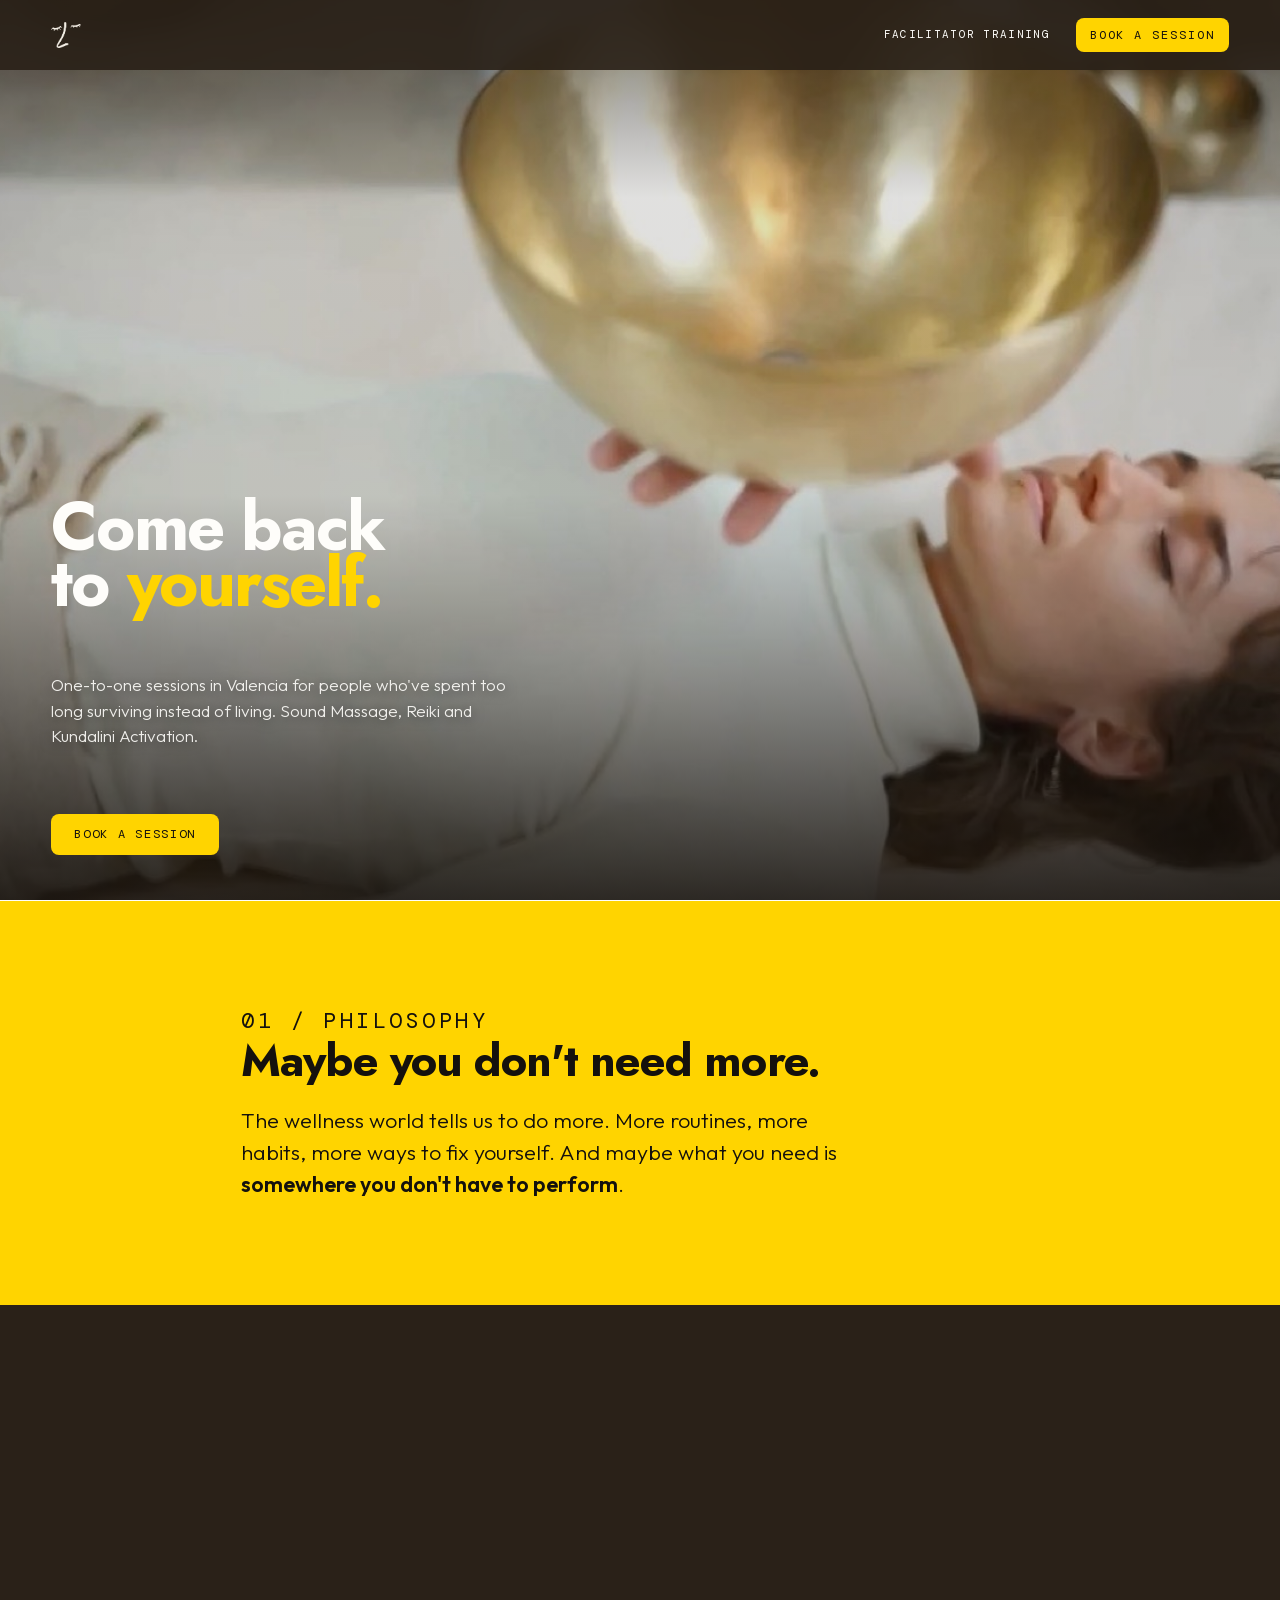
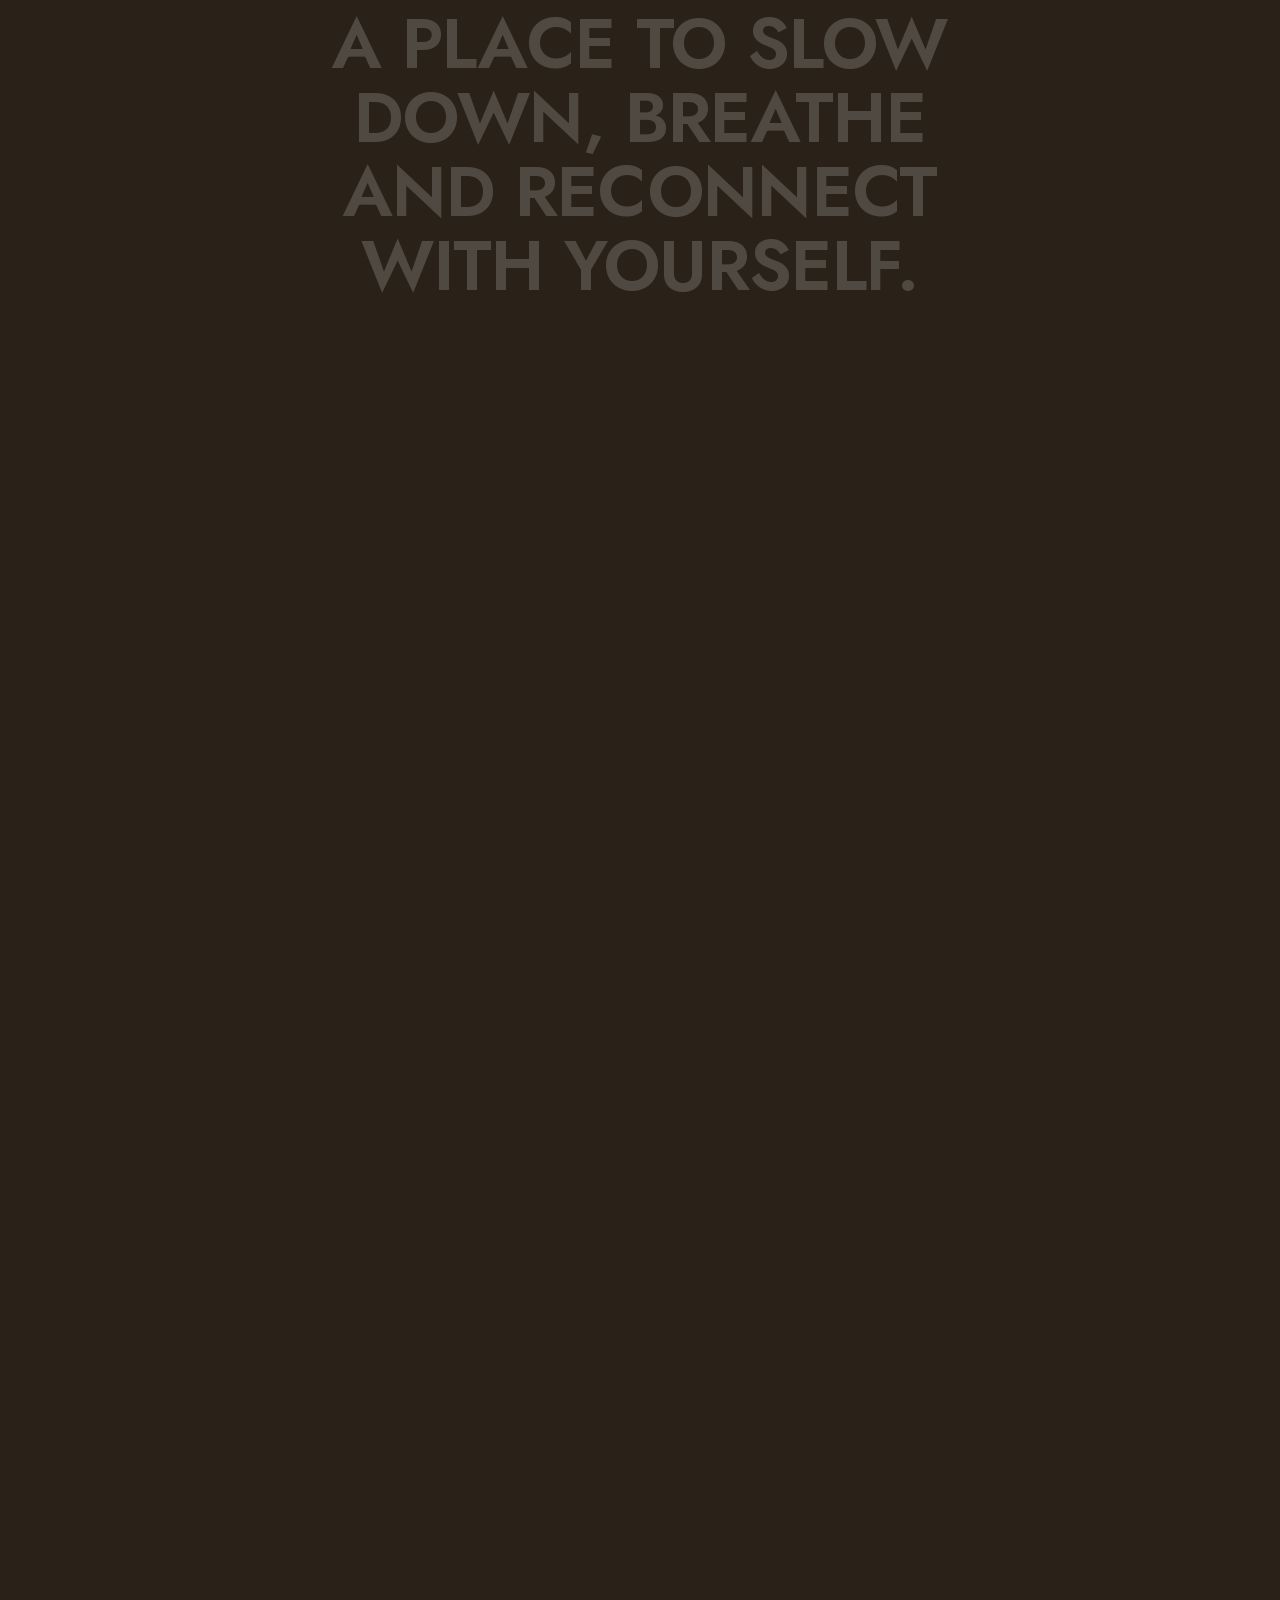
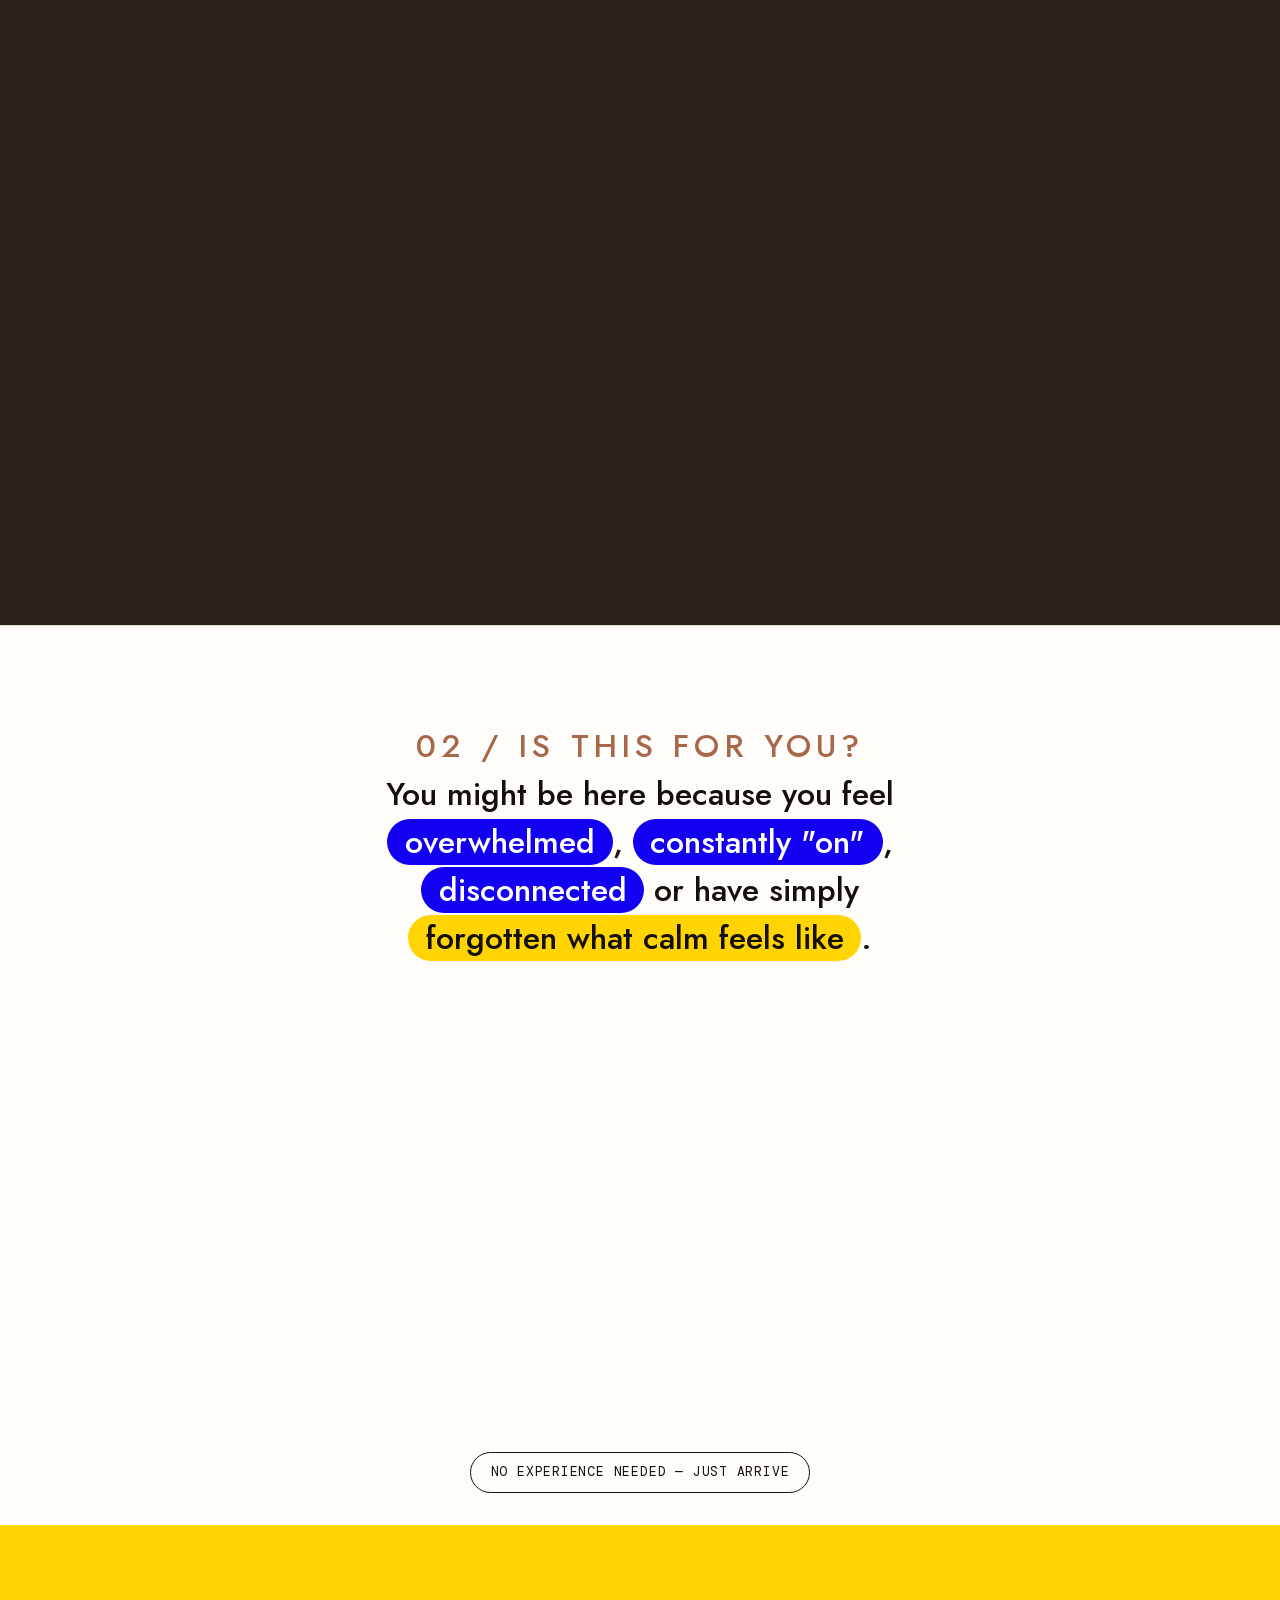
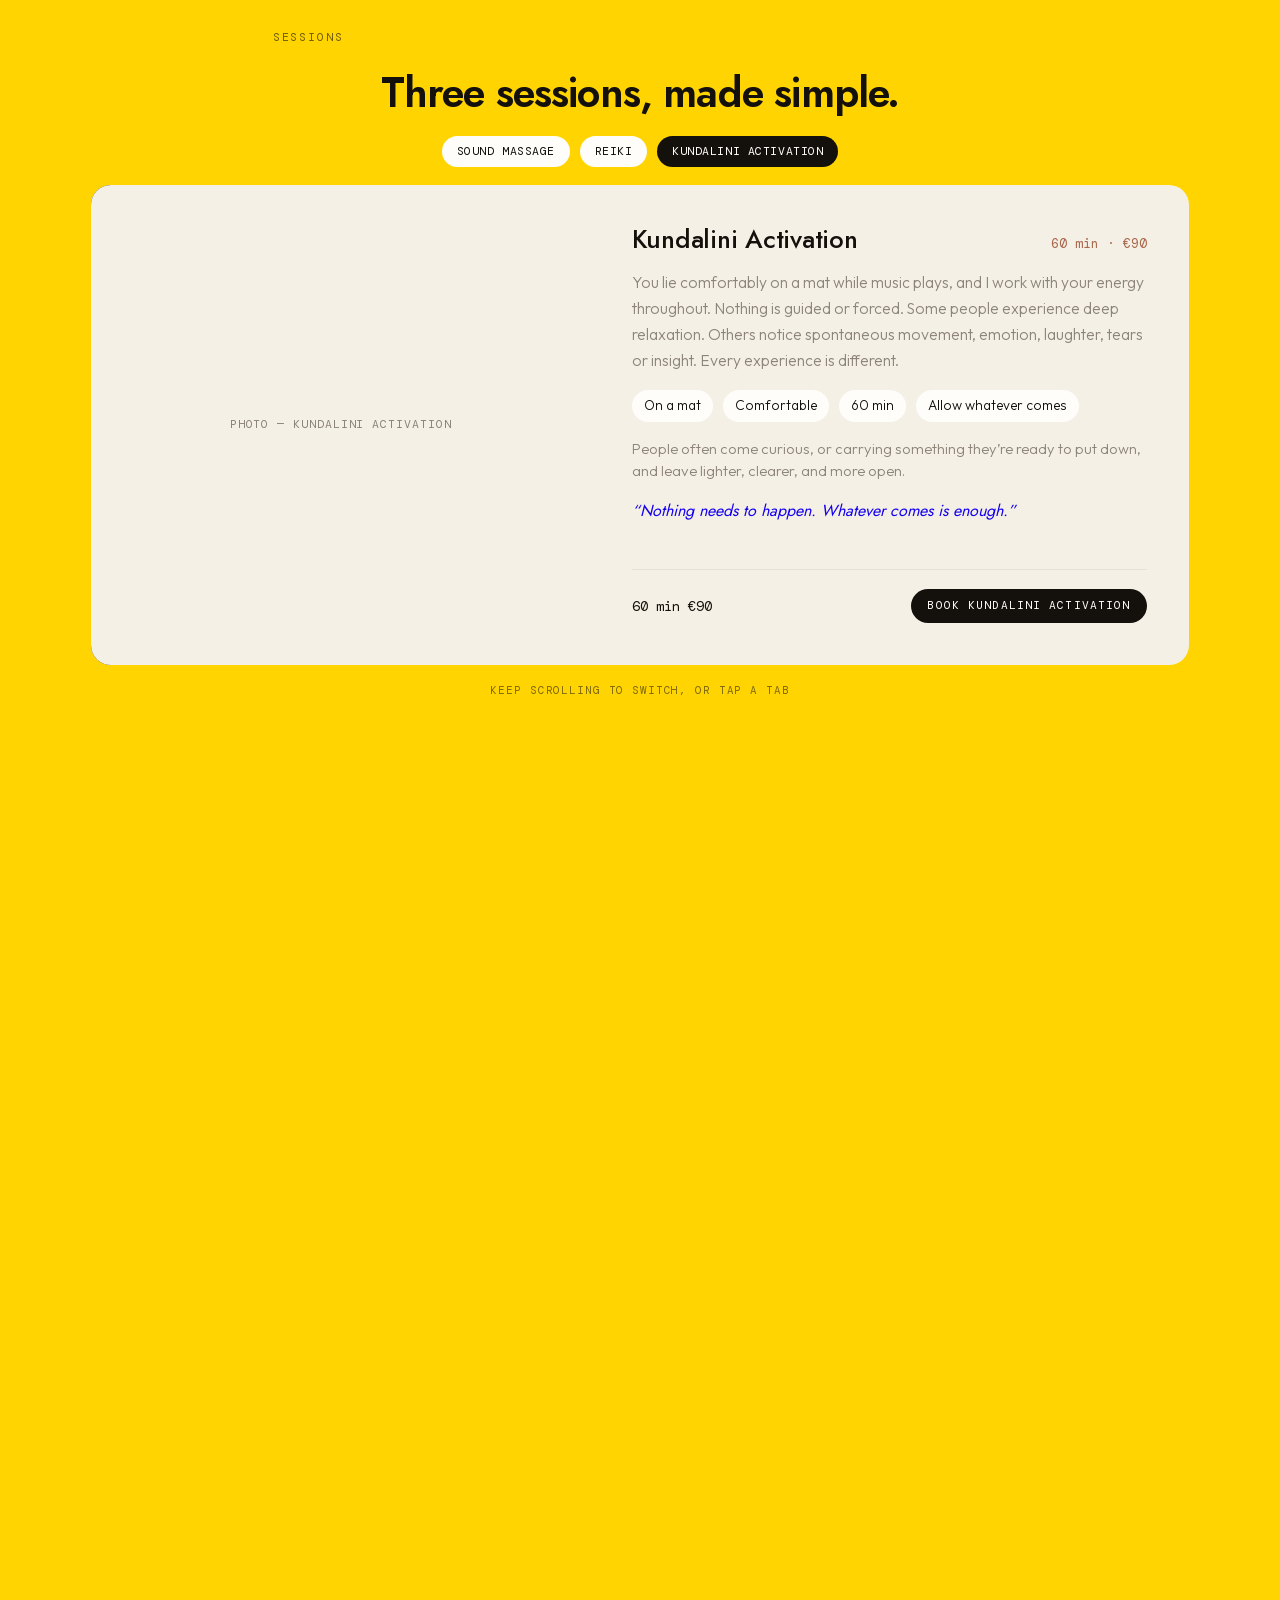
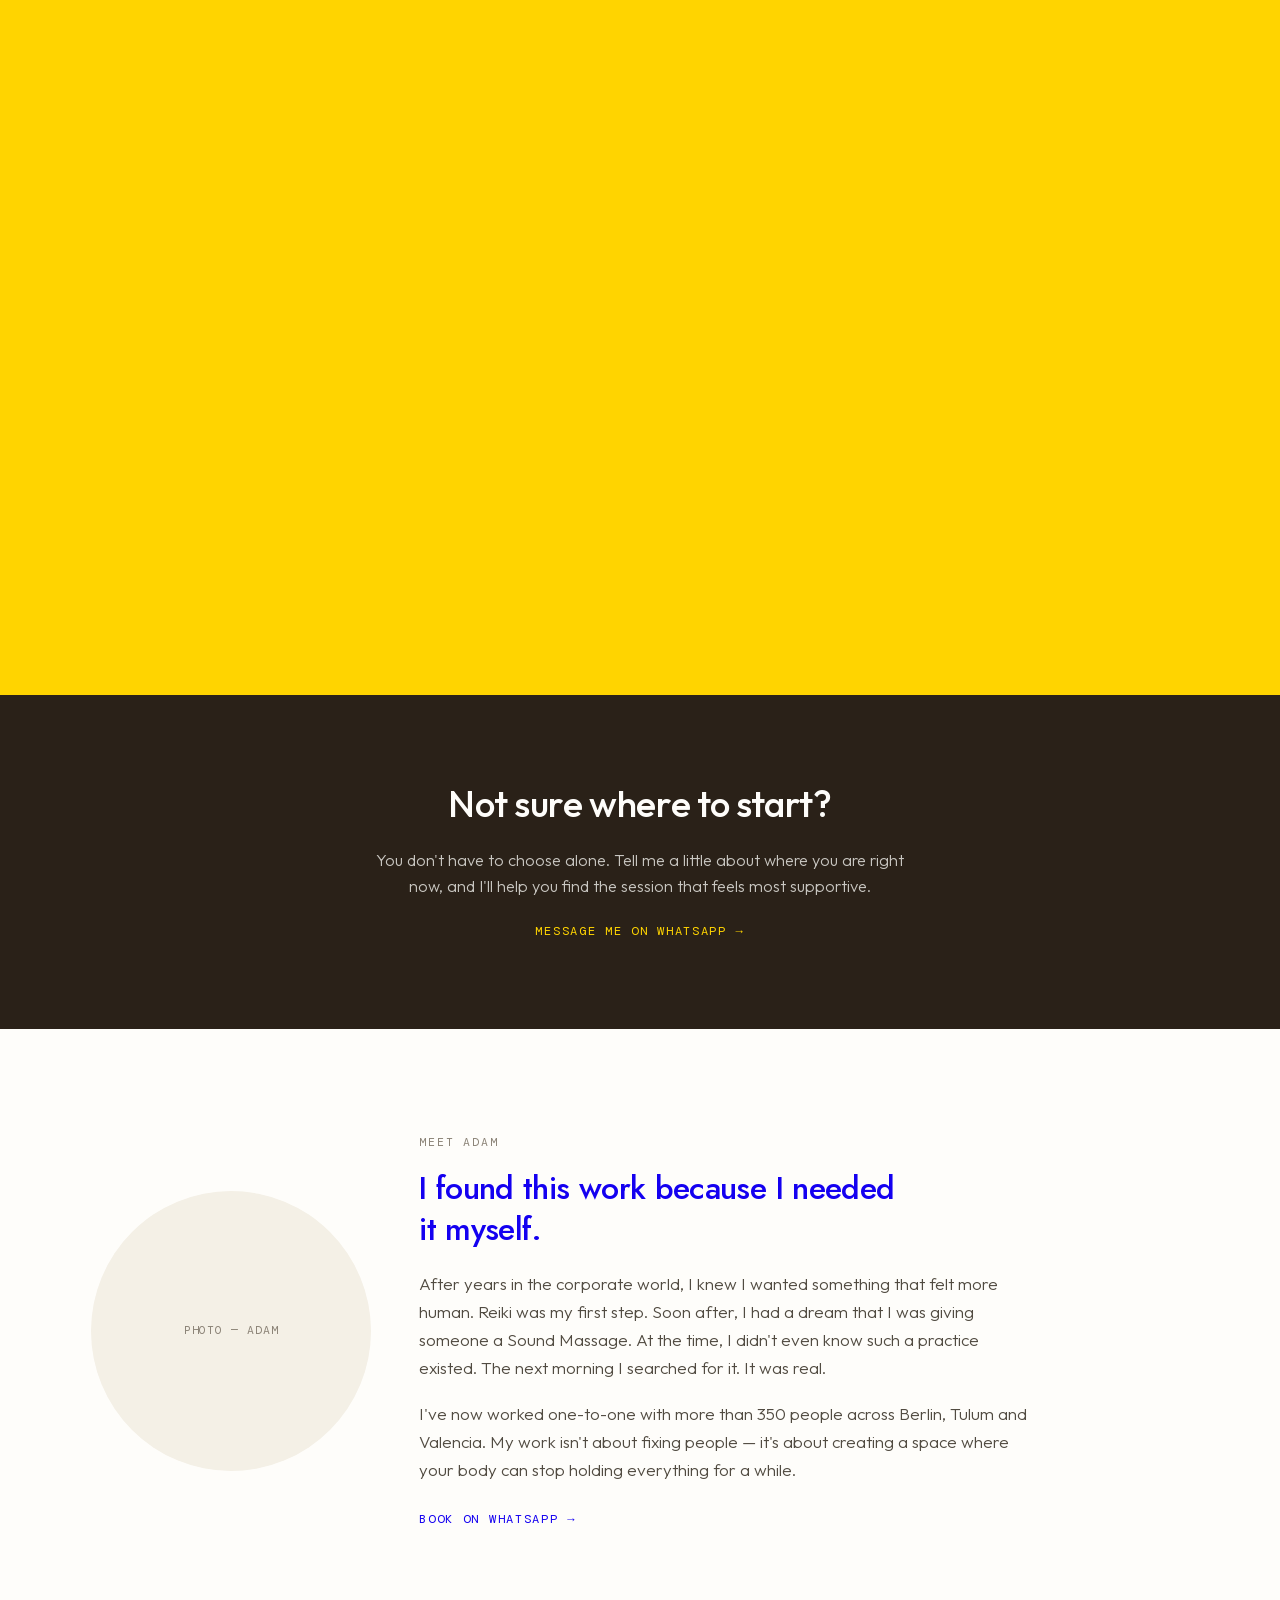
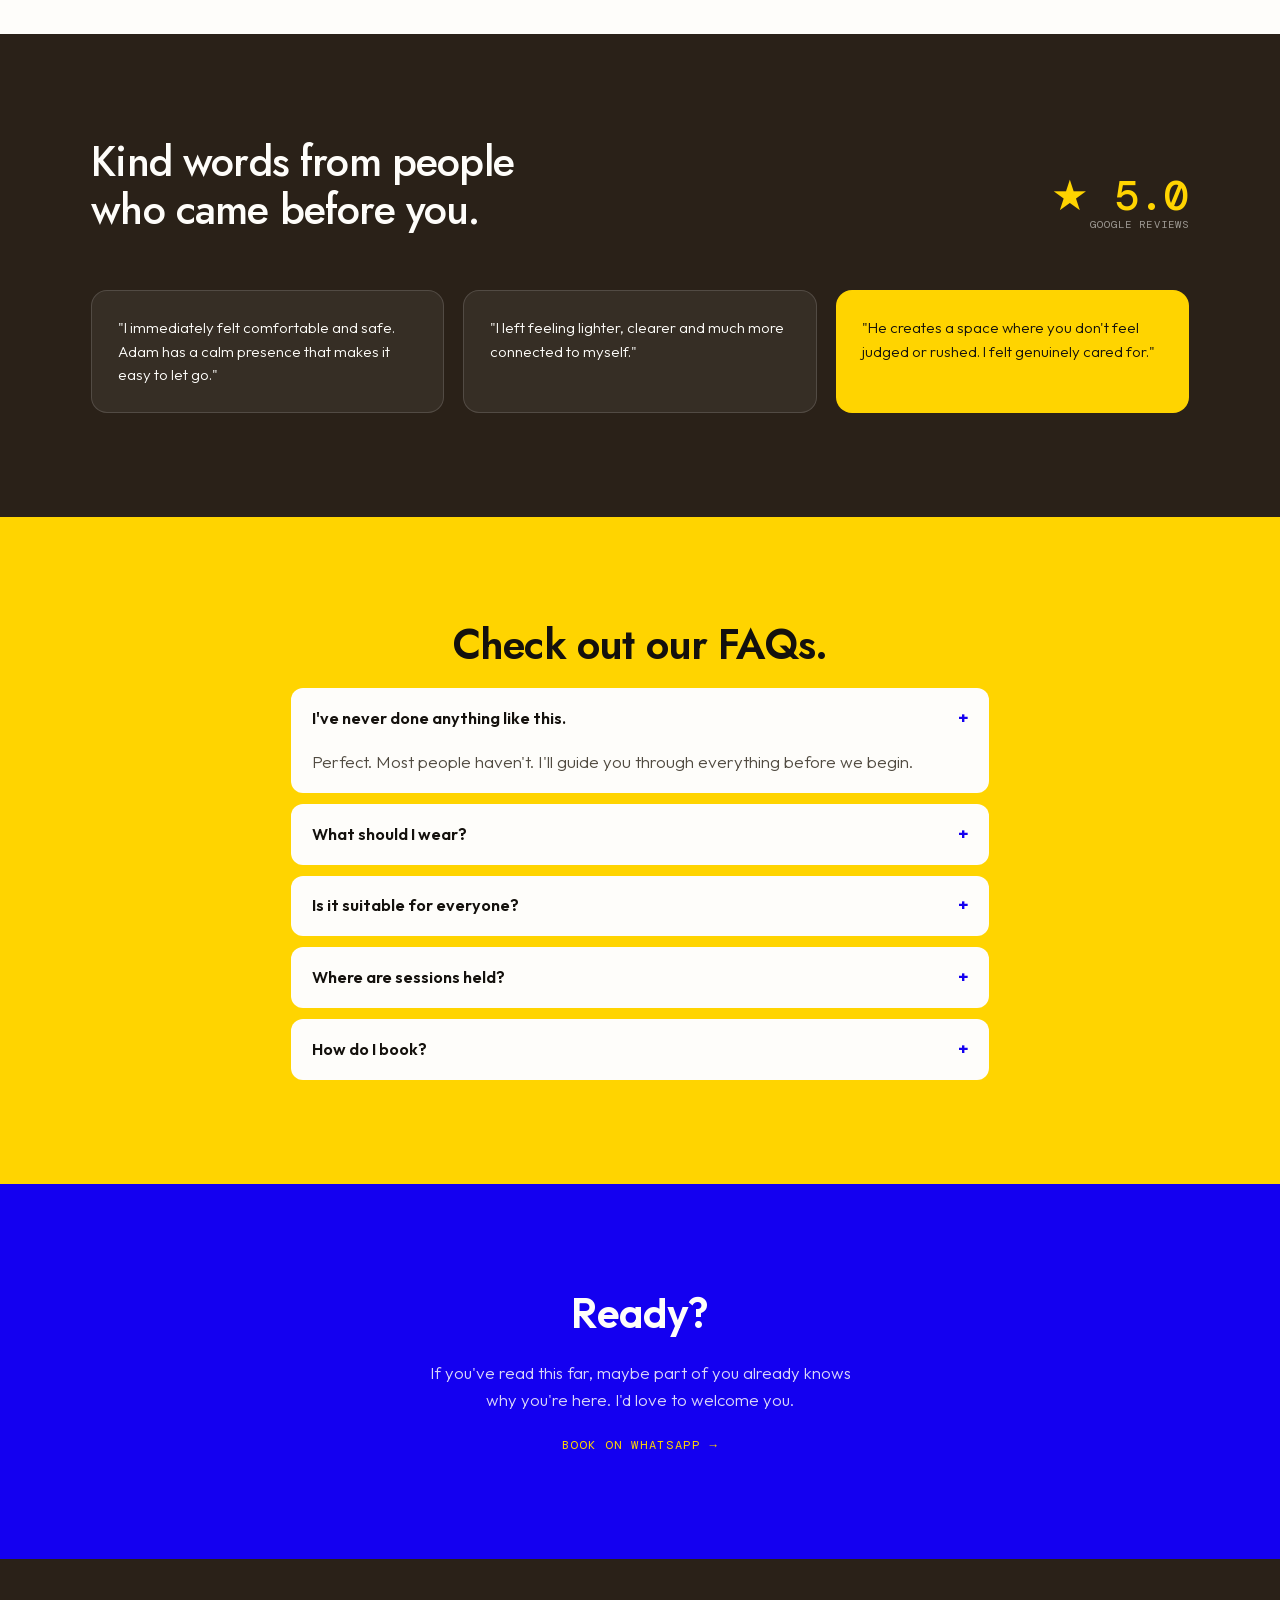
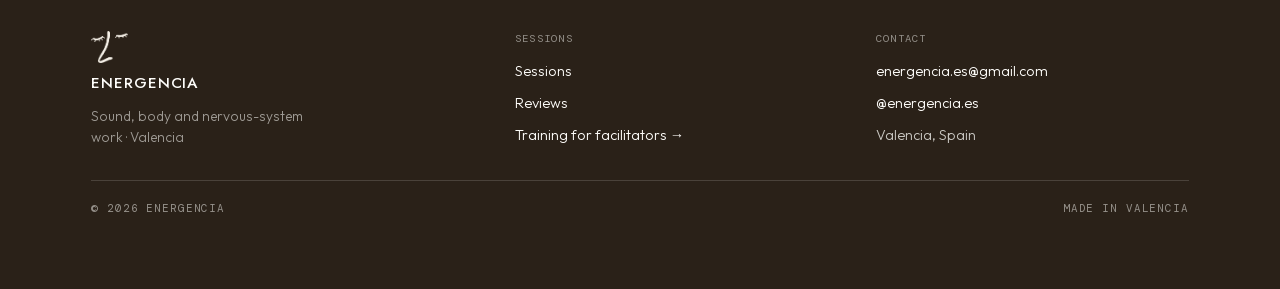
==== treatments/index.html @ 91442f10 "Add /treatments — a 1:1 sessions page for Sound Massage, Reiki & Kundalini Builds out the design han" ====
<!DOCTYPE html>
<html lang="en">
<head>
  <meta charset="utf-8">
  <meta name="viewport" content="width=device-width, initial-scale=1">
  <title>Sessions in Valencia — Sound Massage, Reiki &amp; Kundalini Activation | Energencia</title>
  <meta name="description" content="One-to-one sound and energy sessions in Valencia. Sound Massage, Reiki and Kundalini Activation with Adam.">
  <link rel="icon" href="../assets/favicon.png">

  <!-- Fonts: self-hosted (see assets/fonts/fonts.css). No third-party requests, no IP sent to Google. -->
  <link rel="stylesheet" href="../assets/fonts/fonts.css">

  <!-- Brand tokens (the backbone) -->
  <link rel="stylesheet" href="../tokens.css">

  <style>
    html { scroll-behavior: smooth; }
    @media (prefers-reduced-motion: reduce) { html { scroll-behavior: auto; } }
    ::selection { background: var(--yellow); color: var(--ink); }
    body { overflow-x: clip; }

    /* ---- Header (transparent-over-photo, matches the site's is-scrolled pattern) ---- */
    .site-header { position: fixed; top: 0; left: 0; right: 0; z-index: 50; background: transparent;
      transition: background-color .3s ease; }
    .site-header.is-scrolled { background: rgba(42,33,24,.9); backdrop-filter: blur(10px); }
    .header-bar { display: flex; align-items: center; justify-content: space-between; gap: 1rem;
      padding: clamp(0.9rem, 2vh, 1.4rem) clamp(1.25rem, 4vw, 3.5rem); color: var(--white); min-width: 0; }
    .tp-lockup { display: flex; align-items: center; gap: 0.6rem; text-decoration: none; color: var(--white); }
    .tp-lockup img { height: 26px; width: auto; }
    .wordmark-wrap { display: inline-block; overflow: hidden; max-width: 200px; transition: max-width .3s ease, opacity .3s ease;
      font-family: var(--font-display); font-weight: 500; text-transform: uppercase; letter-spacing: var(--track-wordmark); font-size: 0.95rem; }
    .site-header.is-scrolled .wordmark-wrap { max-width: 0; opacity: 0; }
    .nav { display: flex; align-items: center; gap: clamp(1rem, 3vw, 1.6rem); font-family: var(--font-mono);
      font-size: 0.68rem; letter-spacing: 0.12em; text-transform: uppercase; min-width: 0;
      max-width: 0; opacity: 0; overflow: hidden; pointer-events: none; transition: max-width .3s ease, opacity .3s ease; }
    .site-header.is-scrolled .nav { max-width: 600px; opacity: 1; pointer-events: auto; }
    .nav a { text-decoration: none; color: var(--white); white-space: nowrap; }
    .nav a:hover { opacity: 0.75; }
    .nav a.btn { background: var(--yellow); color: var(--ink); padding: 0.55em 1.1em; border-radius: 8px; }
    .nav a.btn:hover { opacity: .85; }
    @media (max-width: 640px) {
      .nav a:not(.btn) { display: none; }
    }

    /* ---- Hero ---- */
    .tp-hero { position: relative; background: var(--espresso); color: var(--white); height: 100svh;
      display: flex; overflow: hidden; }
    .tp-hero-photo { position: absolute; inset: 0; opacity: 0.94; }
    .tp-hero-photo img { width: 100%; height: 100%; object-fit: cover; display: block; }
    .tp-hero-scrim { position: absolute; inset: 0;
      background: linear-gradient(180deg, rgba(20,15,10,.55) 0%, rgba(20,15,10,.08) 22%, rgba(20,15,10,.1) 55%, rgba(20,15,10,.88) 100%); }
    .tp-hero h1 { position: absolute; left: clamp(1.25rem, 4vw, 3.5rem); right: clamp(1.25rem, 4vw, 3.5rem);
      bottom: clamp(13rem, 32vh, 18rem); z-index: 2; margin: 0; font-family: var(--font-display); font-weight: 700;
      font-size: clamp(2.4rem, 7.5vh, 7rem); line-height: 0.84; letter-spacing: -0.03em; }
    .tp-hero h1 .yellow { color: var(--yellow); }
    .tp-hero p { position: absolute; left: clamp(1.25rem, 4vw, 3.5rem); right: clamp(1.25rem, 4vw, 3.5rem);
      bottom: clamp(7.5rem, 17vh, 9.5rem); z-index: 2; margin: 0; max-width: 44ch; font-size: clamp(0.9rem, 1.4vw, 1.05rem);
      line-height: 1.5; color: rgba(254,253,250,.9); text-shadow: 0 2px 12px rgba(0,0,0,.5); }
    .tp-hero-cta { position: absolute; left: clamp(1.25rem, 4vw, 3.5rem); bottom: clamp(1.5rem, 5vh, 3rem); z-index: 2;
      display: inline-flex; align-items: center; padding: 0.9em 1.9em; border-radius: 8px; background: var(--yellow);
      color: var(--ink); font-family: var(--font-mono); font-size: 0.76rem; letter-spacing: 0.14em; text-transform: uppercase;
      text-decoration: none; transition: transform .12s ease; }
    .tp-hero-cta:hover { transform: translateY(-1px); }

    /* ---- Section shells ---- */
    .tp-section { padding-block: clamp(4rem, 9vw, 6.5rem); }
    .tp-wrap { max-width: 1200px; margin-inline: auto; padding-inline: clamp(1.25rem, 4vw, 3.5rem); }
    .tp-prose { max-width: 900px; margin-inline: auto; padding-inline: clamp(1.25rem, 4vw, 3.5rem); }
    .tp-eyebrow { font-family: var(--font-mono); font-size: 0.72rem; letter-spacing: 0.16em; text-transform: uppercase;
      margin: 0 0 1.4rem; }
    .tp-h2 { margin: 0 0 1.2rem; font-family: var(--font-display); font-weight: 600; letter-spacing: -0.02em;
      font-size: clamp(1.9rem, 4vw, 2.6rem); line-height: 1.15; }

    /* ---- Philosophy ---- */
    .tp-philosophy { background: var(--yellow); color: var(--ink); }
    .tp-philosophy h2 { font-weight: 700; font-size: clamp(2rem, 4.6vw, 2.8rem); line-height: 1.05; }
    .tp-philosophy p { margin: 0; font-size: clamp(1.1rem, 2vw, 1.35rem); line-height: 1.5; max-width: 44ch; }

    /* ---- Pinned scene: reuses the site's scene-quote (word-light) + photogrid (curtain) mechanics ---- */
    .tp-scene { position: relative; background: var(--espresso); color: var(--white); overflow: hidden; }
    .tp-scene .pinwrap-inner { align-items: center; justify-content: center; padding: 0 clamp(1.25rem, 4vw, 4rem); }
    .tp-scene p[data-scene-words] { position: relative; z-index: 1; margin: 0; font-family: var(--font-display);
      font-weight: 600; text-transform: uppercase; font-size: clamp(1.9rem, 6vw, 4.4rem); line-height: 1.05;
      letter-spacing: -0.01em; max-width: 18ch; text-align: center; text-wrap: balance; }
    .tp-scene-curtain { position: absolute; inset: 0; z-index: 5; background: var(--sand); transform: translateY(100%); }
    .tp-scene-curtain img { width: 100%; height: 100%; object-fit: cover; display: block; }

    /* ---- Is this for you ---- */
    .tp-fits { background: var(--white); border-top: var(--border); min-height: 100svh; display: flex; }
    .tp-fits .tp-prose { text-align: center; display: flex; flex-direction: column; justify-content: space-between;
      flex: 1; padding-block: clamp(3.5rem, 8vw, 6rem) 2rem; }
    .tp-fits .tp-eyebrow { color: var(--clay); }
    .tp-fits p { margin: 0 auto; max-width: 700px; font-family: var(--font-display); font-weight: 500;
      font-size: clamp(1.5rem, 2.8vw, 2rem); line-height: 1.5; }
    .tp-pill { border-radius: 999px; padding: 0 0.55em; box-decoration-break: clone; -webkit-box-decoration-break: clone; }
    .tp-pill--blue { background: var(--klein); color: var(--white); }
    .tp-pill--yellow { background: var(--yellow); color: var(--ink); white-space: nowrap; }
    .tp-fits-note { display: inline-flex; align-self: center; align-items: center; margin-top: 2rem; padding: 0.7em 1.5em;
      border-radius: 999px; background: var(--white); border: 1.5px solid var(--ink); color: var(--ink);
      font-family: var(--font-mono); font-size: 0.82rem; letter-spacing: 0.06em; text-transform: uppercase; }

    /* ---- Sessions switcher ---- */
    .tp-sessions { background: var(--yellow); color: var(--ink); }
    .tp-sessions .tp-eyebrow, .tp-sessions h2 { text-align: center; color: rgba(20,17,13,.6); }
    .tp-sessions h2 { color: var(--ink); }
    .tp-switcher { position: relative; }
    .tp-switcher-sticky { position: sticky; top: 90px; z-index: 1; display: flex; flex-direction: column;
      gap: 1.1rem; padding-bottom: 0.4rem; }
    .tp-tabs { display: flex; gap: 0.6rem; flex-wrap: wrap; justify-content: center; }
    .tp-tab { padding: 0.7em 1.3em; border-radius: 999px; border: none; cursor: pointer; font-family: var(--font-mono);
      font-size: 0.72rem; letter-spacing: 0.05em; text-transform: uppercase; background: var(--white); color: var(--ink);
      transition: background-color .2s ease, color .2s ease; }
    .tp-tab.is-active { background: var(--ink); color: var(--white); }
    .tp-card { background: var(--sand); border-radius: 20px; overflow: hidden; display: grid;
      grid-template-columns: 1fr 1.2fr; align-items: stretch; height: 480px; }
    .tp-card-photos { position: relative; background: var(--espresso); }
    .tp-card-photo { position: absolute; inset: 0; opacity: 0; pointer-events: none; transition: opacity .5s ease; }
    .tp-card-photo.is-active { opacity: 1; pointer-events: auto; }
    .tp-card-photo img { width: 100%; height: 100%; object-fit: cover; display: block; }
    .tp-card-content { padding: clamp(1.8rem, 4vw, 2.6rem); display: flex; flex-direction: column; gap: 1rem; overflow: hidden; }
    .tp-card-title-row { display: flex; justify-content: space-between; align-items: baseline; gap: 0.6rem; }
    .tp-card-title-row h3 { margin: 0; font-family: var(--font-display); font-weight: 500; font-size: 1.6rem; }
    .tp-duration { font-family: var(--font-mono); font-size: 0.8rem; color: var(--clay); white-space: nowrap; }
    .tp-card-desc { margin: 0; color: var(--grey); font-size: 0.98rem; line-height: 1.65;
      display: -webkit-box; -webkit-line-clamp: 4; -webkit-box-orient: vertical; overflow: hidden; }
    .tp-tags { display: flex; flex-wrap: wrap; gap: 0.6rem; }
    .tp-tag { background: var(--white); border-radius: 999px; padding: 0.4em 0.9em; font-size: 0.85rem; white-space: nowrap; }
    .tp-card-note { margin: 0; font-size: 0.92rem; color: var(--grey); }
    .tp-card-quote { margin: 0; font-family: var(--font-display); font-style: italic; font-size: 1rem; color: var(--klein); }
    .tp-card-footer { display: flex; flex-wrap: wrap; align-items: center; justify-content: space-between; gap: 1rem;
      margin-top: auto; padding-top: 1.2rem; border-top: var(--border); }
    .tp-price-rows { display: flex; gap: 1.4rem; flex-wrap: wrap; font-family: var(--font-mono); font-size: 0.85rem; }
    .tp-pill-cta { display: inline-flex; align-items: center; padding: 0.75em 1.5em; border-radius: 999px;
      background: var(--ink); color: var(--white); font-family: var(--font-mono); font-size: 0.7rem;
      letter-spacing: 0.1em; text-transform: uppercase; text-decoration: none; transition: opacity .12s ease; }
    .tp-pill-cta:hover { opacity: .85; }
    .tp-hint { font-family: var(--font-mono); font-size: 0.68rem; letter-spacing: 0.08em; text-transform: uppercase;
      color: rgba(20,17,13,.55); text-align: center; }
    .tp-sentinels { display: flex; flex-direction: column; }
    .tp-sentinels > div { height: 55svh; }
    @media (max-width: 767px) {
      .tp-switcher-sticky { position: static; }
      .tp-card { grid-template-columns: 1fr; height: auto; }
      .tp-card-photos { height: 200px; }
      .tp-card-photo { position: static; opacity: 1 !important; pointer-events: auto !important; display: none; }
      .tp-card-photo.is-active { display: block; }
      .tp-sentinels { display: none; }
      /* The 4-line clamp exists only to keep the desktop card's height fixed
         (load-bearing for the sentinel scroll math) — mobile has no fixed
         height to protect, so let the description show in full. */
      .tp-card-desc { -webkit-line-clamp: unset; overflow: visible; }
    }

    /* ---- Not sure where to start ---- */
    .tp-cta-mid { background: var(--espresso); color: var(--white); text-align: center; }
    .tp-cta-mid .tp-prose { display: flex; flex-direction: column; align-items: center; gap: 1.4rem;
      max-width: 700px; padding-block: clamp(3.5rem, 8vw, 5.5rem); }
    .tp-cta-mid h2 { margin: 0; font-weight: 500; letter-spacing: -0.01em; font-size: clamp(1.7rem, 3.6vw, 2.3rem); line-height: 1.15; }
    .tp-cta-mid p { margin: 0; max-width: 48ch; font-size: 1.02rem; line-height: 1.6; color: rgba(254,253,250,.75); }
    .tp-link-arrow { display: inline-flex; align-items: center; gap: 0.4em; color: var(--yellow); font-family: var(--font-mono);
      font-size: 0.76rem; letter-spacing: 0.14em; text-transform: uppercase; text-decoration: none; }
    .tp-link-arrow:hover { opacity: .8; }

    /* ---- Meet Adam ---- */
    .tp-about { background: var(--white); }
    .tp-about .tp-wrap { display: grid; grid-template-columns: min(30vw, 280px) 1fr; gap: clamp(2rem, 5vw, 3rem); align-items: center; }
    .tp-about-photo { border-radius: 999px; overflow: hidden; aspect-ratio: 1/1; background: var(--sand); }
    .tp-about-photo img { width: 100%; height: 100%; object-fit: cover; display: block; }
    .tp-about .tp-eyebrow { color: var(--grey); margin-bottom: 1rem; }
    .tp-about h2 { font-weight: 500; font-size: clamp(1.5rem, 3vw, 2rem); line-height: 1.3; color: var(--klein); max-width: 24ch; }
    .tp-about p { margin: 0 0 1.1rem; max-width: 56ch; color: var(--body-grey); line-height: 1.65; }
    .tp-about .tp-link-arrow { color: var(--klein); margin-top: 0.5rem; }
    @media (max-width: 640px) {
      .tp-about .tp-wrap { grid-template-columns: 1fr; text-align: left; }
      .tp-about-photo { width: min(160px, 40vw); }
    }

    /* ---- Kind words ---- */
    .tp-reviews { background: var(--espresso); color: var(--white); }
    .tp-reviews-head { display: flex; flex-wrap: wrap; justify-content: space-between; align-items: flex-end;
      gap: 1.5rem; margin-bottom: clamp(2.5rem, 6vw, 3.5rem); }
    .tp-reviews-head h2 { margin: 0; font-weight: 500; max-width: 18ch; }
    .tp-reviews-score { text-align: right; }
    .tp-reviews-score .v { font-family: var(--font-mono); font-weight: 500; font-size: clamp(2rem, 4vw, 2.6rem); line-height: 1; color: var(--yellow); }
    .tp-reviews-score .k { font-family: var(--font-mono); font-size: 0.66rem; letter-spacing: 0.1em; text-transform: uppercase; color: rgba(254,253,250,.55); }
    .tp-review-grid { display: grid; grid-template-columns: repeat(auto-fit, minmax(260px, 1fr)); gap: 1.2rem; }
    .tp-review-card { margin: 0; background: rgba(254,253,250,.06); border: 1px solid rgba(254,253,250,.14);
      border-radius: 16px; padding: 1.6rem; }
    .tp-review-card.is-yellow { background: var(--yellow); color: var(--ink); border-color: transparent; }
    .tp-review-card blockquote { margin: 0; font-size: 0.95rem; line-height: 1.55; }

    /* ---- FAQ ---- */
    .tp-faq { background: var(--yellow); color: var(--ink); }
    .tp-faq .tp-prose { max-width: 800px; }
    .tp-faq h2 { text-align: center; }
    .tp-faq-list { display: flex; flex-direction: column; gap: 0.7rem; }
    .tp-faq-list details { background: var(--white); border-radius: 12px; padding: 0 1.3rem; }
    .tp-faq-list summary { cursor: pointer; list-style: none; display: flex; justify-content: space-between;
      align-items: baseline; gap: 1rem; padding: 1.1rem 0; font-family: var(--font-body); font-weight: 600; font-size: 1.02rem; }
    .tp-faq-list summary::-webkit-details-marker { display: none; }
    .tp-faq-list summary .plus { font-family: var(--font-mono); color: var(--klein); flex-shrink: 0; }
    .tp-faq-list details[open] summary .plus { content: '\2212'; }
    .tp-faq-list p { margin: 0; padding: 0 0 1.1rem; color: var(--body-grey); }

    /* ---- Ready ---- */
    .tp-ready { background: var(--klein); color: var(--white); text-align: center; }
    .tp-ready .tp-prose { max-width: 700px; display: flex; flex-direction: column; align-items: center; gap: 1.4rem;
      padding-block: clamp(4rem, 9vw, 6.5rem); }
    .tp-ready h2 { margin: 0; font-weight: 600; letter-spacing: -0.01em; font-size: clamp(1.9rem, 4vw, 2.6rem); line-height: 1.2; }
    .tp-ready p { margin: 0; max-width: 40ch; font-size: 1.05rem; line-height: 1.6; color: rgba(254,253,250,.85); }

    /* ---- Footer ---- */
    .tp-footer { background: var(--espresso); color: var(--white); }
    .tp-footer .tp-wrap { padding-block: clamp(3rem, 7vw, 4.5rem); }
    .tp-footer-grid { display: grid; grid-template-columns: 1.2fr 1fr 1fr; gap: clamp(1.5rem, 4vw, 3rem); margin-bottom: 2rem; }
    @media (max-width: 640px) { .tp-footer-grid { grid-template-columns: 1fr; } }
    .tp-footer-col { display: flex; flex-direction: column; gap: 0.6rem; font-size: 0.9rem; }
    .tp-footer-col img { height: 32px; width: auto; align-self: flex-start; }
    .tp-footer-brand-name { font-family: var(--font-display); font-weight: 500; text-transform: uppercase; letter-spacing: 0.06em; font-size: 0.95rem; }
    .tp-footer-col p { margin: 0; color: rgba(254,253,250,.55); font-size: 0.86rem; max-width: 24ch; }
    .tp-footer-col a { color: var(--white); text-decoration: none; }
    .tp-footer-col a:hover { color: var(--yellow); }
    .tp-footer-label { font-family: var(--font-mono); font-size: 0.66rem; letter-spacing: 0.12em; text-transform: uppercase;
      color: rgba(254,253,250,.5); margin-bottom: 0.2rem; }
    .tp-footer-bottom { display: flex; flex-wrap: wrap; justify-content: space-between; gap: 0.6rem; padding-top: 1.2rem;
      border-top: 1px solid rgba(254,253,250,.15); font-family: var(--font-mono); font-size: 0.68rem;
      letter-spacing: 0.08em; text-transform: uppercase; color: rgba(254,253,250,.5); }

    /* ---- Placeholder photo treatment (client to supply real photos) ---- */
    .tp-placeholder { width: 100%; height: 100%; display: flex; align-items: center; justify-content: center;
      text-align: center; padding: 1rem; background: var(--sand); color: var(--grey); font-family: var(--font-mono);
      font-size: 0.72rem; letter-spacing: 0.08em; text-transform: uppercase; }
    .tp-scene-curtain .tp-placeholder { background: var(--sand); }

    /* Reuse the site's pin mechanics: .pinwrap / .pinwrap-inner (from tokens/main site pattern) */
    .pinwrap { position: relative; isolation: isolate; height: 280svh; }
    .pinwrap-inner { position: sticky; top: 0; height: 100svh; overflow: hidden; display: flex; flex-direction: column; }
  </style>
</head>
<body>

  <!-- Header -->
  <header class="site-header" data-header="true">
    <div class="header-bar">
      <a class="tp-lockup" href="#top" aria-label="Energencia home">
        <img src="../assets/logo-face-white.png" alt="Energencia">
        <span class="wordmark-wrap">Energencia</span>
      </a>
      <nav class="nav" data-headnav="true">
        <a href="../index.html">Facilitator Training</a>
        <a class="btn" href="https://wa.me/491794343167" target="_blank" rel="noopener">Book a session</a>
      </nav>
    </div>
  </header>

  <!-- Hero -->
  <section id="top" class="tp-hero">
    <div class="tp-hero-photo"><img src="../assets/photos/treatments-hero.jpg" alt="A sound massage session, Tibetan bowls placed on and around the body" loading="eager"></div>
    <div class="tp-hero-scrim"></div>
    <h1>Come back<br>to <span class="yellow">yourself.</span></h1>
    <p>One-to-one sessions in Valencia for people who've spent too long surviving instead of living. Sound Massage, Reiki and Kundalini Activation.</p>
    <a class="tp-hero-cta" href="https://wa.me/491794343167" target="_blank" rel="noopener">Book a session</a>
  </section>

  <div data-hero-end="true" style="height: 1px;" aria-hidden="true"></div>

  <!-- 01 Philosophy -->
  <section class="tp-section tp-philosophy">
    <div class="tp-prose">
      <p class="tp-eyebrow">01 / Philosophy</p>
      <h2 class="tp-h2">Maybe you don't need more.</h2>
      <p>The wellness world tells us to do more. More routines, more habits, more ways to fix yourself. And maybe what you need is <strong>somewhere you don't have to perform</strong>.</p>
    </div>
  </section>

  <!-- Pinned scene -->
  <div class="pinwrap tp-scene" data-pinwrap="true">
    <div class="pinwrap-inner">
      <p data-scene-words="true">A place to slow down, breathe and reconnect with yourself.</p>
      <div class="tp-scene-curtain" data-photogrid="true" data-curtain-start="0.65">
        <div class="tp-placeholder">Photo — the studio, wide shot</div>
      </div>
    </div>
  </div>

  <!-- 02 Is this for you -->
  <section class="tp-fits">
    <div class="tp-prose">
      <div>
        <p class="tp-eyebrow">02 / Is this for you?</p>
        <p>You might be here because you feel <span class="tp-pill tp-pill--blue">overwhelmed</span>, <span class="tp-pill tp-pill--blue" style="white-space:nowrap;">constantly "on"</span>, <span class="tp-pill tp-pill--blue">disconnected</span> or have simply <span class="tp-pill tp-pill--yellow">forgotten what calm feels like</span>.</p>
      </div>
      <span class="tp-fits-note">No experience needed — just arrive</span>
    </div>
  </section>

  <!-- Sessions switcher -->
  <section id="sessions" class="tp-section tp-sessions" data-sessions="true">
    <div class="tp-wrap">
      <p class="tp-eyebrow">Sessions</p>
      <h2 class="tp-h2">Three sessions, made simple.</h2>

      <div class="tp-switcher">
        <div class="tp-switcher-sticky">
          <div class="tp-tabs">
            <button class="tp-tab is-active" data-tab="0">Sound Massage</button>
            <button class="tp-tab" data-tab="1">Reiki</button>
            <button class="tp-tab" data-tab="2">Kundalini Activation</button>
          </div>
          <div class="tp-card">
            <div class="tp-card-photos">
              <div class="tp-card-photo is-active" data-photo="0">
                <img src="../assets/photos/treatments-hero.jpg" alt="Sound Massage session" loading="lazy">
              </div>
              <div class="tp-card-photo" data-photo="1">
                <div class="tp-placeholder">Photo — Reiki</div>
              </div>
              <div class="tp-card-photo" data-photo="2">
                <div class="tp-placeholder">Photo — Kundalini Activation</div>
              </div>
            </div>
            <div class="tp-card-content">
              <div class="tp-card-title-row">
                <h3 data-field="name">Sound Massage</h3>
                <span class="tp-duration" data-field="durationLabel">60/90 min · €60–85</span>
              </div>
              <p class="tp-card-desc" data-field="description">You lie down, fully clothed, face down and then face up, while therapeutic singing bowls are placed on and around your body and played. The massage is the vibration itself, moving through you and carried by the water in your body, softening the nervous system and letting everything settle.</p>
              <div class="tp-tags" data-field="tags">
                <span class="tp-tag">Lie down</span><span class="tp-tag">Fully clothed</span><span class="tp-tag">60 or 90 min</span><span class="tp-tag">Nothing to do</span>
              </div>
              <p class="tp-card-note" data-field="note">People often come burned out, overwhelmed or unable to switch off, and leave grounded, clearer, and sleeping better.</p>
              <p class="tp-card-quote" data-field="quote">"You don&rsquo;t have to become calmer. Your body already knows how."</p>
              <div class="tp-card-footer">
                <div class="tp-price-rows" data-field="priceRows">
                  <span>60 min €60</span><span>90 min €85</span><span>3 sessions €165</span>
                </div>
                <a class="tp-pill-cta" data-field="cta" href="https://wa.me/491794343167" target="_blank" rel="noopener">Book Sound Massage</a>
              </div>
            </div>
          </div>
          <div class="tp-hint">Keep scrolling to switch, or tap a tab</div>
        </div>

        <div class="tp-sentinels">
          <div data-sentinel="0"></div>
          <div data-sentinel="1"></div>
          <div data-sentinel="2"></div>
        </div>
      </div>
    </div>
  </section>

  <!-- Not sure where to start -->
  <section class="tp-cta-mid">
    <div class="tp-prose">
      <h2>Not sure where to start?</h2>
      <p>You don't have to choose alone. Tell me a little about where you are right now, and I'll help you find the session that feels most supportive.</p>
      <a class="tp-link-arrow" href="https://wa.me/491794343167" target="_blank" rel="noopener">Message me on WhatsApp →</a>
    </div>
  </section>

  <!-- Meet Adam -->
  <section id="about" class="tp-section tp-about">
    <div class="tp-wrap">
      <div class="tp-about-photo"><div class="tp-placeholder">Photo — Adam</div></div>
      <div>
        <p class="tp-eyebrow">Meet Adam</p>
        <h2 class="tp-h2">I found this work because I needed it myself.</h2>
        <p>After years in the corporate world, I knew I wanted something that felt more human. Reiki was my first step. Soon after, I had a dream that I was giving someone a Sound Massage. At the time, I didn't even know such a practice existed. The next morning I searched for it. It was real.</p>
        <p>I've now worked one-to-one with more than 350 people across Berlin, Tulum and Valencia. My work isn't about fixing people — it's about creating a space where your body can stop holding everything for a while.</p>
        <a class="tp-link-arrow" href="https://wa.me/491794343167" target="_blank" rel="noopener">Book on WhatsApp →</a>
      </div>
    </div>
  </section>

  <!-- Kind words -->
  <section id="reviews" class="tp-section tp-reviews">
    <div class="tp-wrap">
      <div class="tp-reviews-head">
        <h2 class="tp-h2">Kind words from people who came before you.</h2>
        <div class="tp-reviews-score">
          <div class="v">★ 5.0</div>
          <div class="k">Google Reviews</div>
        </div>
      </div>
      <div class="tp-review-grid">
        <figure class="tp-review-card"><blockquote>"I immediately felt comfortable and safe. Adam has a calm presence that makes it easy to let go."</blockquote></figure>
        <figure class="tp-review-card"><blockquote>"I left feeling lighter, clearer and much more connected to myself."</blockquote></figure>
        <figure class="tp-review-card is-yellow"><blockquote>"He creates a space where you don't feel judged or rushed. I felt genuinely cared for."</blockquote></figure>
      </div>
    </div>
  </section>

  <!-- FAQ -->
  <section class="tp-section tp-faq">
    <div class="tp-prose">
      <h2 class="tp-h2">Check out our FAQs.</h2>
      <div class="tp-faq-list">
        <details open>
          <summary>I've never done anything like this.<span class="plus">+</span></summary>
          <p>Perfect. Most people haven't. I'll guide you through everything before we begin.</p>
        </details>
        <details>
          <summary>What should I wear?<span class="plus">+</span></summary>
          <p>For Sound Massage, wear comfortable natural fabrics without metal (zips, belts or jewellery). For every session, avoid a heavy meal for around two hours beforehand, and drink plenty of water.</p>
        </details>
        <details>
          <summary>Is it suitable for everyone?<span class="plus">+</span></summary>
          <p>Please let me know before booking if you have a pacemaker, epilepsy, certain heart conditions, are in the first trimester of pregnancy, or experience psychosis or schizophrenia. None of this is medical treatment, and it doesn't replace it.</p>
        </details>
        <details>
          <summary>Where are sessions held?<span class="plus">+</span></summary>
          <p>In my studio in Valencia. I'll send you the address after booking.</p>
        </details>
        <details>
          <summary>How do I book?<span class="plus">+</span></summary>
          <p>Just send me a message on WhatsApp, and we'll find a time that works for both of us.</p>
        </details>
      </div>
    </div>
  </section>

  <!-- Ready -->
  <section class="tp-ready">
    <div class="tp-prose">
      <h2>Ready?</h2>
      <p>If you've read this far, maybe part of you already knows why you're here. I'd love to welcome you.</p>
      <a class="tp-link-arrow" href="https://wa.me/491794343167" target="_blank" rel="noopener">Book on WhatsApp →</a>
    </div>
  </section>

  <!-- Footer -->
  <footer class="tp-footer">
    <div class="tp-wrap">
      <div class="tp-footer-grid">
        <div class="tp-footer-col">
          <img src="../assets/logo-face-white.png" alt="">
          <div class="tp-footer-brand-name">Energencia</div>
          <p>Sound, body and nervous-system work · Valencia</p>
        </div>
        <div class="tp-footer-col">
          <span class="tp-footer-label">Sessions</span>
          <a href="#sessions">Sessions</a>
          <a href="#reviews">Reviews</a>
          <a href="../index.html">Training for facilitators →</a>
        </div>
        <div class="tp-footer-col">
          <span class="tp-footer-label">Contact</span>
          <a href="mailto:energencia.es@gmail.com">energencia.es@gmail.com</a>
          <a href="https://instagram.com/energencia.es">@energencia.es</a>
          <span style="color: rgba(254,253,250,.75);">Valencia, Spain</span>
        </div>
      </div>
      <div class="tp-footer-bottom">
        <span>© 2026 Energencia</span>
        <span>Made in Valencia</span>
      </div>
    </div>
  </footer>

  <script src="../assets/interactions.js"></script>
</body>
</html>
---- assets/fonts/fonts.css ----
/* Self-hosted fonts. Loaded from this site only — no request to Google's servers,
   so no visitor IP address is sent to a third party before consent (GDPR Art. 6). */

@font-face {
  font-family: 'Jost';
  font-style: normal;
  font-weight: 400 700;
  font-display: swap;
  src: url('jost-variable.woff2') format('woff2');
  unicode-range: U+0000-00FF, U+0131, U+0152-0153, U+02BB-02BC, U+02C6, U+02DA, U+02DC, U+0304, U+0308, U+0329, U+2000-206F, U+20AC, U+2122, U+2191, U+2193, U+2212, U+2215, U+FEFF, U+FFFD;
}

@font-face {
  font-family: 'Outfit';
  font-style: normal;
  font-weight: 300 600;
  font-display: swap;
  src: url('outfit-variable.woff2') format('woff2');
  unicode-range: U+0000-00FF, U+0131, U+0152-0153, U+02BB-02BC, U+02C6, U+02DA, U+02DC, U+0304, U+0308, U+0329, U+2000-206F, U+20AC, U+2122, U+2191, U+2193, U+2212, U+2215, U+FEFF, U+FFFD;
}

@font-face {
  font-family: 'DM Mono';
  font-style: normal;
  font-weight: 400;
  font-display: swap;
  src: url('dm-mono-400.woff2') format('woff2');
  unicode-range: U+0000-00FF, U+0131, U+0152-0153, U+02BB-02BC, U+02C6, U+02DA, U+02DC, U+0304, U+0308, U+0329, U+2000-206F, U+20AC, U+2122, U+2191, U+2193, U+2212, U+2215, U+FEFF, U+FFFD;
}

@font-face {
  font-family: 'DM Mono';
  font-style: normal;
  font-weight: 500;
  font-display: swap;
  src: url('dm-mono-500.woff2') format('woff2');
  unicode-range: U+0000-00FF, U+0131, U+0152-0153, U+02BB-02BC, U+02C6, U+02DA, U+02DC, U+0304, U+0308, U+0329, U+2000-206F, U+20AC, U+2122, U+2191, U+2193, U+2212, U+2215, U+FEFF, U+FFFD;
}
---- tokens.css ----
/* ==========================================================================
   ENERGENCIA — DESIGN TOKENS
   The brand book, made machine-readable. Every page reads from this file.
   Change a value here and the whole site updates.
   ========================================================================== */

/* Fonts (free, from Google Fonts). Loaded in each HTML <head>:
   <link rel="preconnect" href="https://fonts.googleapis.com">
   <link rel="preconnect" href="https://fonts.gstatic.com" crossorigin>
   <link href="https://fonts.googleapis.com/css2?family=Jost:wght@400;500;600&family=Outfit:wght@300;400;500;600&family=DM+Mono:wght@400;500&display=swap" rel="stylesheet">
*/

:root {
  /* ---- Colour ---- */
  --white:  #FEFDFA;  /* Ground. Dominant, ~60% of every screen. */
  --ink:    #14110D;  /* Text and the mark. */
  --yellow: #FFD400;  /* Signal. The brand hit. Never for long text. */
  --klein:  #1400F0;  /* Anchor. Sits opposite yellow. Buttons, fields. */
  --pink:   #FB3F9C;  /* Spark. Sparing, one accent per screen. */
  --grey:   #8C8478;  /* Muted UI text, captions. */
  --line:   #E7E1D3;  /* Hairlines, borders. */

  /* Extended set — introduced for the Treatments (1:1 sessions) page,
     available site-wide since they're part of the same palette. */
  --espresso:   #2A2118;  /* Dark section backgrounds, dark-on-dark footers. */
  --clay:       #A8674B;  /* Small mono labels, durations, warm accents. */
  --sand:       #F4F0E6;  /* Card backgrounds (was already used inline as #F4F0E6). */
  --body-grey:  #514B41;  /* Long-form paragraph text on --sand or --white. */

  /* ---- Type families ---- */
  --font-display: 'Jost', sans-serif;      /* Wordmark + headlines. CAPS only for the wordmark. */
  --font-body:    'Outfit', sans-serif;    /* Headings, body, UI. */
  --font-mono:    'DM Mono', monospace;    /* Labels, prices, nav meta, captions. */

  /* ---- Type scale (mobile-first; fluid where useful) ---- */
  --fs-hero:  clamp(2.6rem, 8vw, 5rem);    /* Hero headline (Outfit 600) */
  --fs-h1:    clamp(2rem, 5vw, 3.25rem);
  --fs-h2:    clamp(1.5rem, 3.5vw, 2.25rem);
  --fs-h3:    1.375rem;
  --fs-body:  1.0625rem;                   /* ~17px, Outfit 300/400 */
  --fs-small: 0.9375rem;
  --fs-label: 0.75rem;                     /* DM Mono, letter-spaced, uppercase */
  --lh-body:  1.55;
  --lh-tight: 1.08;
  --track-label: 0.16em;
  --track-wordmark: 0.06em;                /* wordmark letter-spacing */

  /* ---- Spacing ---- */
  --s-1: 0.5rem;  --s-2: 1rem;  --s-3: 1.5rem;  --s-4: 2.5rem;
  --s-5: 4rem;    --s-6: 6rem;  --s-section: clamp(4rem, 10vw, 8rem);
  --maxw: 1200px;                          /* content max width */
  --pad-x: clamp(1.25rem, 5vw, 5rem);      /* page side padding */

  /* ---- Shape ---- */
  --radius: 6px;
  --radius-lg: 10px;
  --border: 1px solid var(--line);
}

/* ==========================================================================
   BASE
   ========================================================================== */
*, *::before, *::after { box-sizing: border-box; }
html { -webkit-text-size-adjust: 100%; }
body {
  margin: 0;
  background: var(--white);
  color: var(--ink);
  font-family: var(--font-body);
  font-weight: 300;
  font-size: var(--fs-body);
  line-height: var(--lh-body);
  -webkit-font-smoothing: antialiased;
}
h1, h2, h3 { font-family: var(--font-body); font-weight: 600; line-height: var(--lh-tight); letter-spacing: -0.01em; margin: 0; }
p { margin: 0 0 var(--s-2); max-width: 62ch; }
a { color: inherit; }
img { max-width: 100%; display: block; }

/* Layout helpers */
.wrap { max-width: var(--maxw); margin-inline: auto; padding-inline: var(--pad-x); }
.section { padding-block: var(--s-section); }

/* ---- Labels / meta (DM Mono) ---- */
.label {
  font-family: var(--font-mono);
  font-size: var(--fs-label);
  letter-spacing: var(--track-label);
  text-transform: uppercase;
  color: var(--grey);
}

/* ==========================================================================
   WORDMARK & LOCKUP
   Rule: wordmark cap height = 1/3 of the mark height. Clear space = 1 cap height.
   ========================================================================== */
.wordmark {
  font-family: var(--font-display);
  font-weight: 500;
  text-transform: uppercase;
  letter-spacing: var(--track-wordmark);
  color: var(--ink);
  line-height: 0.9;
}
/* Lockups: keep the mark ~3x the wordmark cap height.
   Practical starting sizes (tune per placement):
   - inline:  mark height ~2x cap  -> e.g. mark 48px, wordmark 1.5rem
   - stacked: mark height ~3x cap  -> e.g. mark 96px, wordmark 2rem      */
.lockup { display: flex; align-items: center; gap: 0.7em; text-decoration: none; }
.lockup--stacked { flex-direction: column; align-items: center; gap: 0.5em; }
.lockup--offset  { flex-direction: column; align-items: flex-start; gap: 0.5em; }
.lockup img { height: auto; }

/* ==========================================================================
   BUTTONS  (from the brand book "in use" page)
   ========================================================================== */
.btn {
  display: inline-flex; align-items: center; gap: 0.5em;
  font-family: var(--font-mono);
  font-size: var(--fs-label);
  letter-spacing: var(--track-label);
  text-transform: uppercase;
  text-decoration: none;
  padding: 0.85em 1.4em;
  border: 1px solid transparent;
  border-radius: var(--radius);
  cursor: pointer;
  transition: transform .12s ease, opacity .12s ease;
}
.btn:hover { transform: translateY(-1px); }
.btn--primary { background: var(--klein);  color: var(--white); }  /* default CTA */
.btn--signal  { background: var(--ink);    color: var(--yellow); }
.btn--ghost   { background: transparent;   color: var(--ink); border-color: var(--ink); }
.btn--spark   { background: var(--pink);   color: var(--white); }  /* use sparingly */

/* ==========================================================================
   READABILITY GUARDRAILS (do not break these)
   - Long text is only ever --ink on --white.
   - On --yellow, text is --ink, never white.
   - Never set body copy on --klein or --pink (headings/short labels only).
   - One accent colour per screen.
   ========================================================================== */
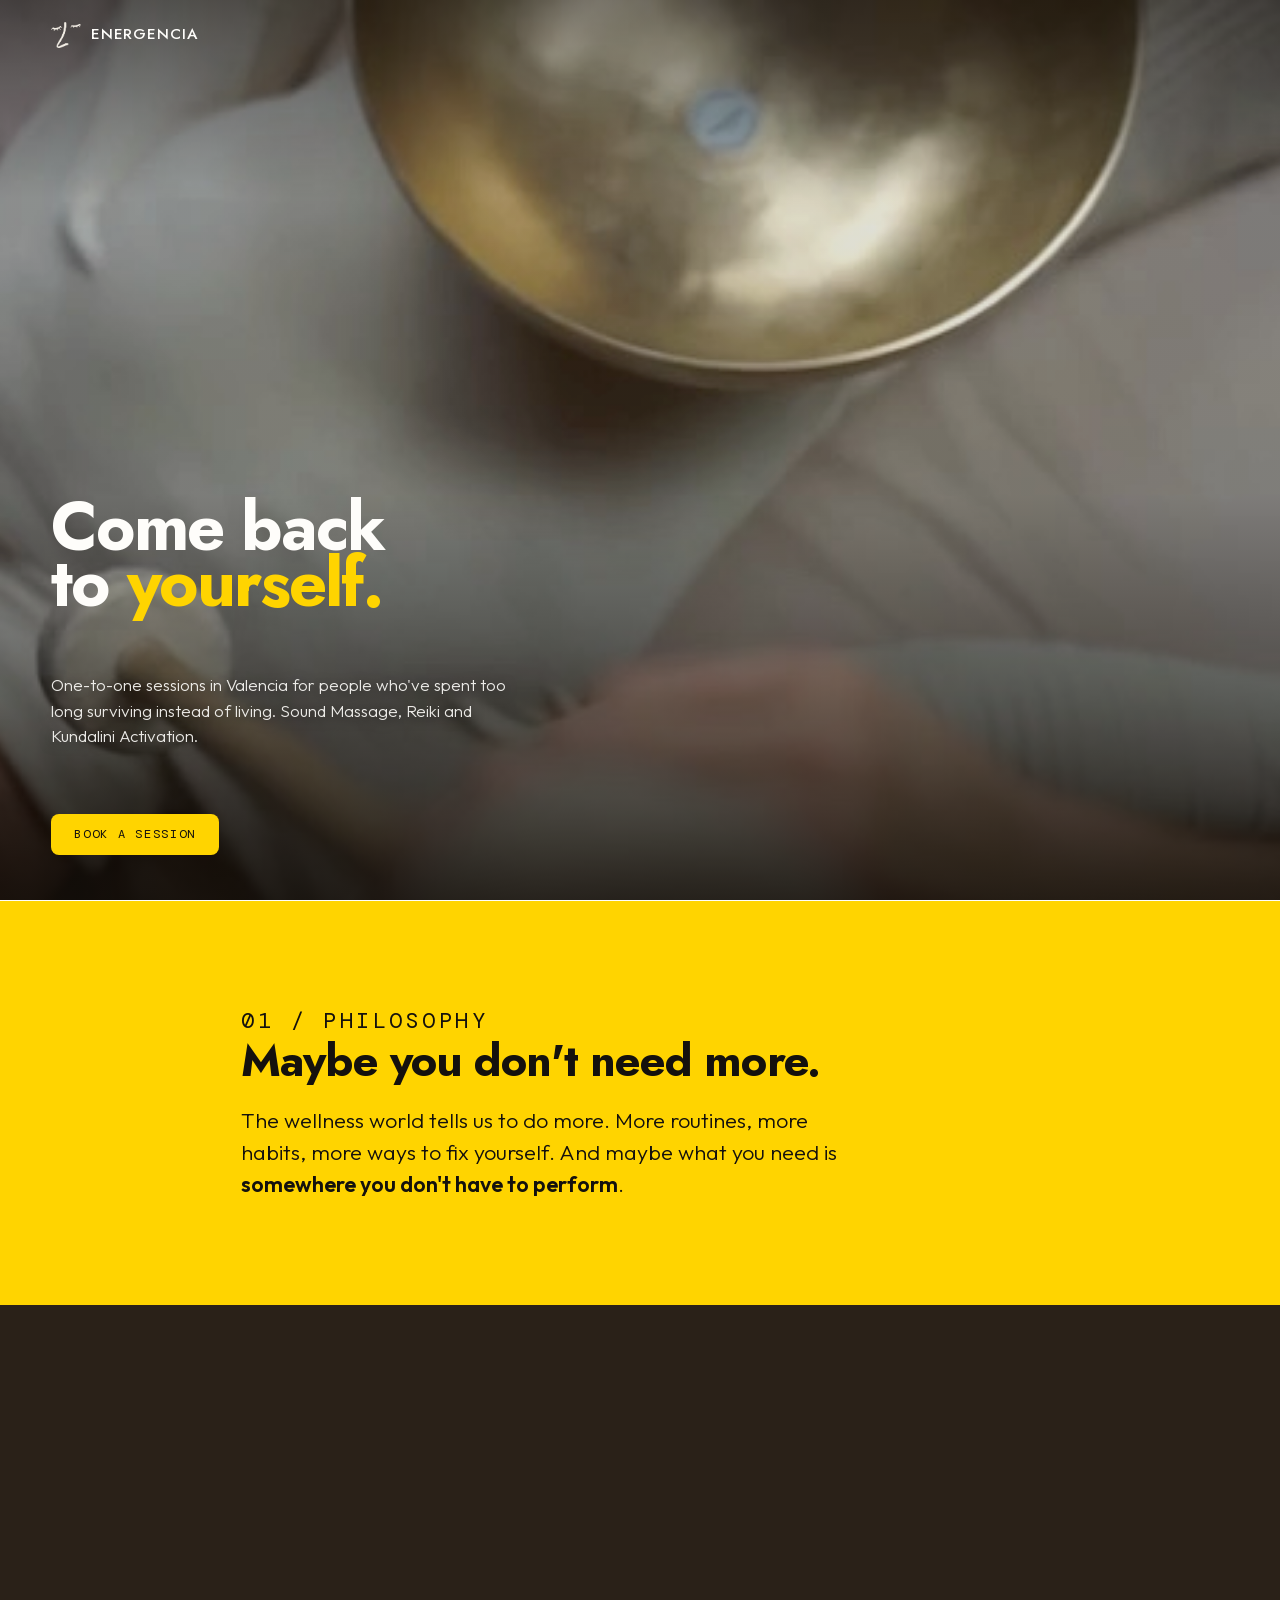
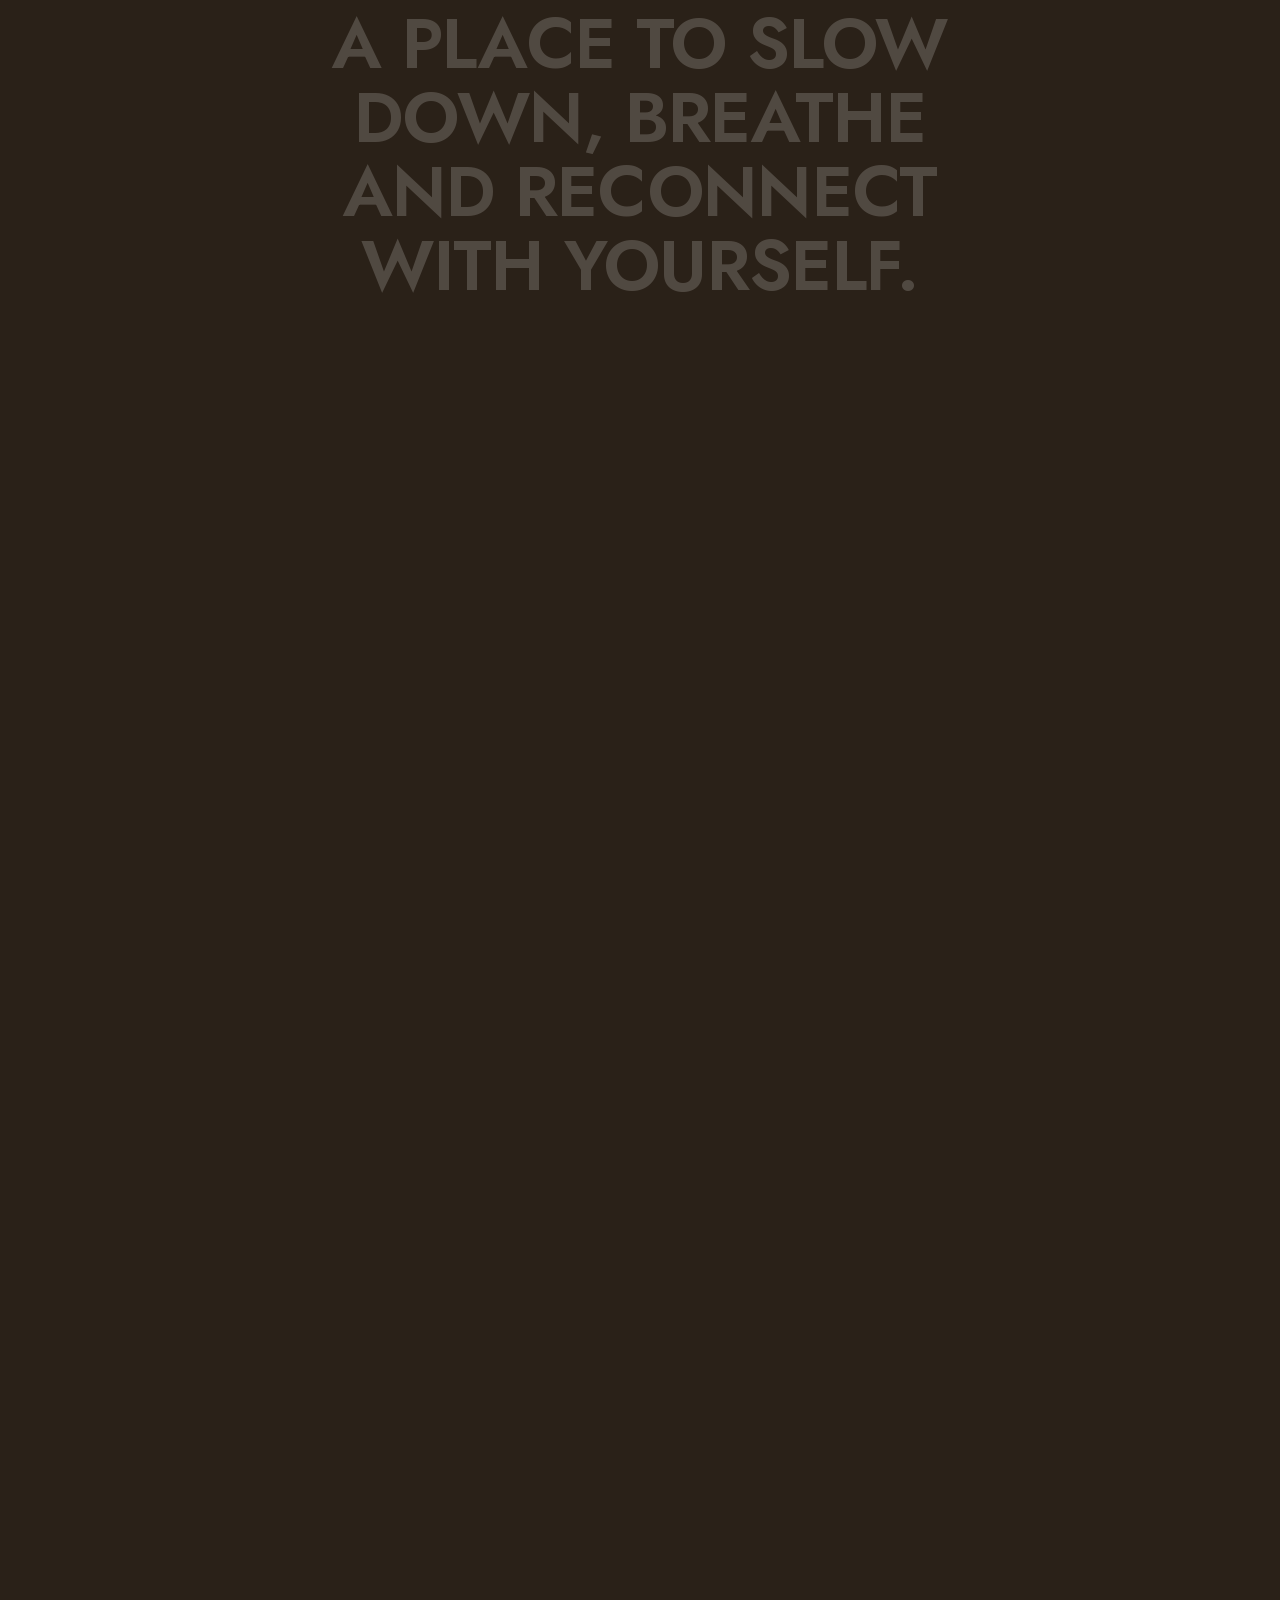
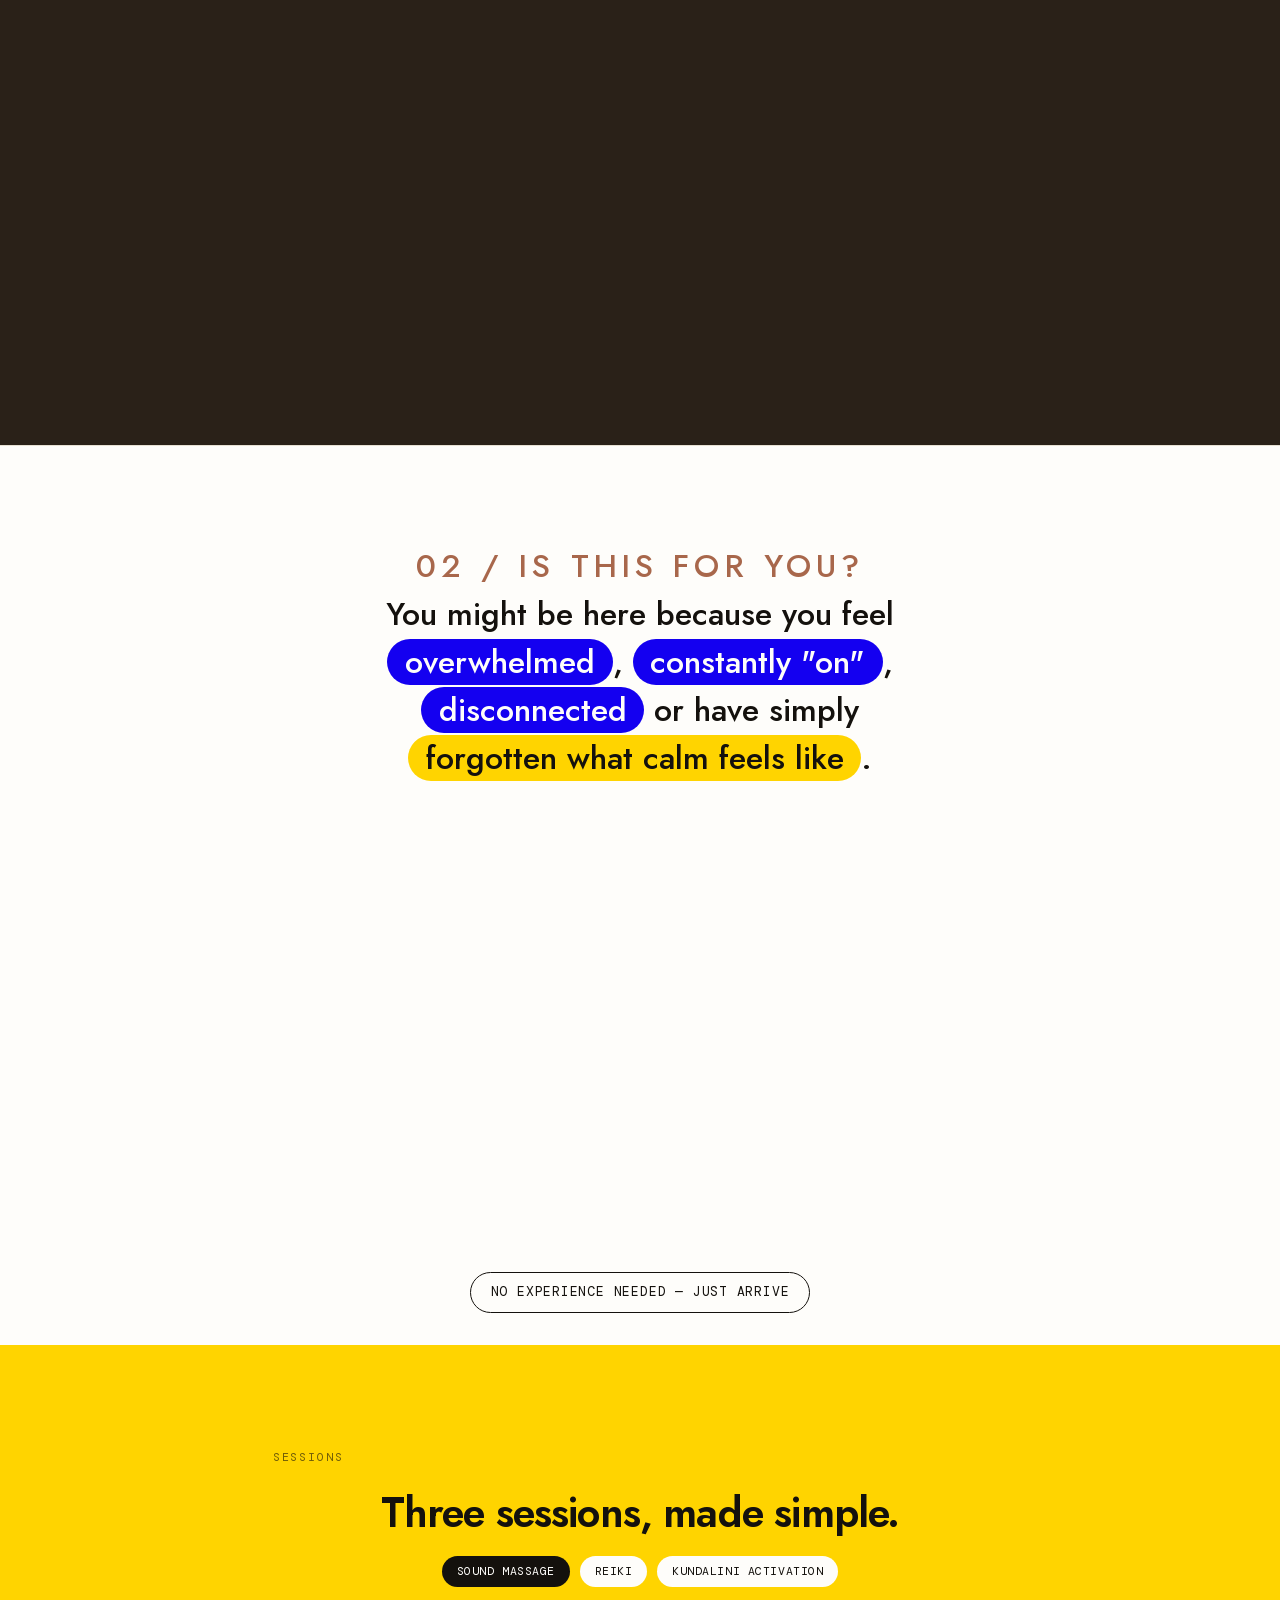
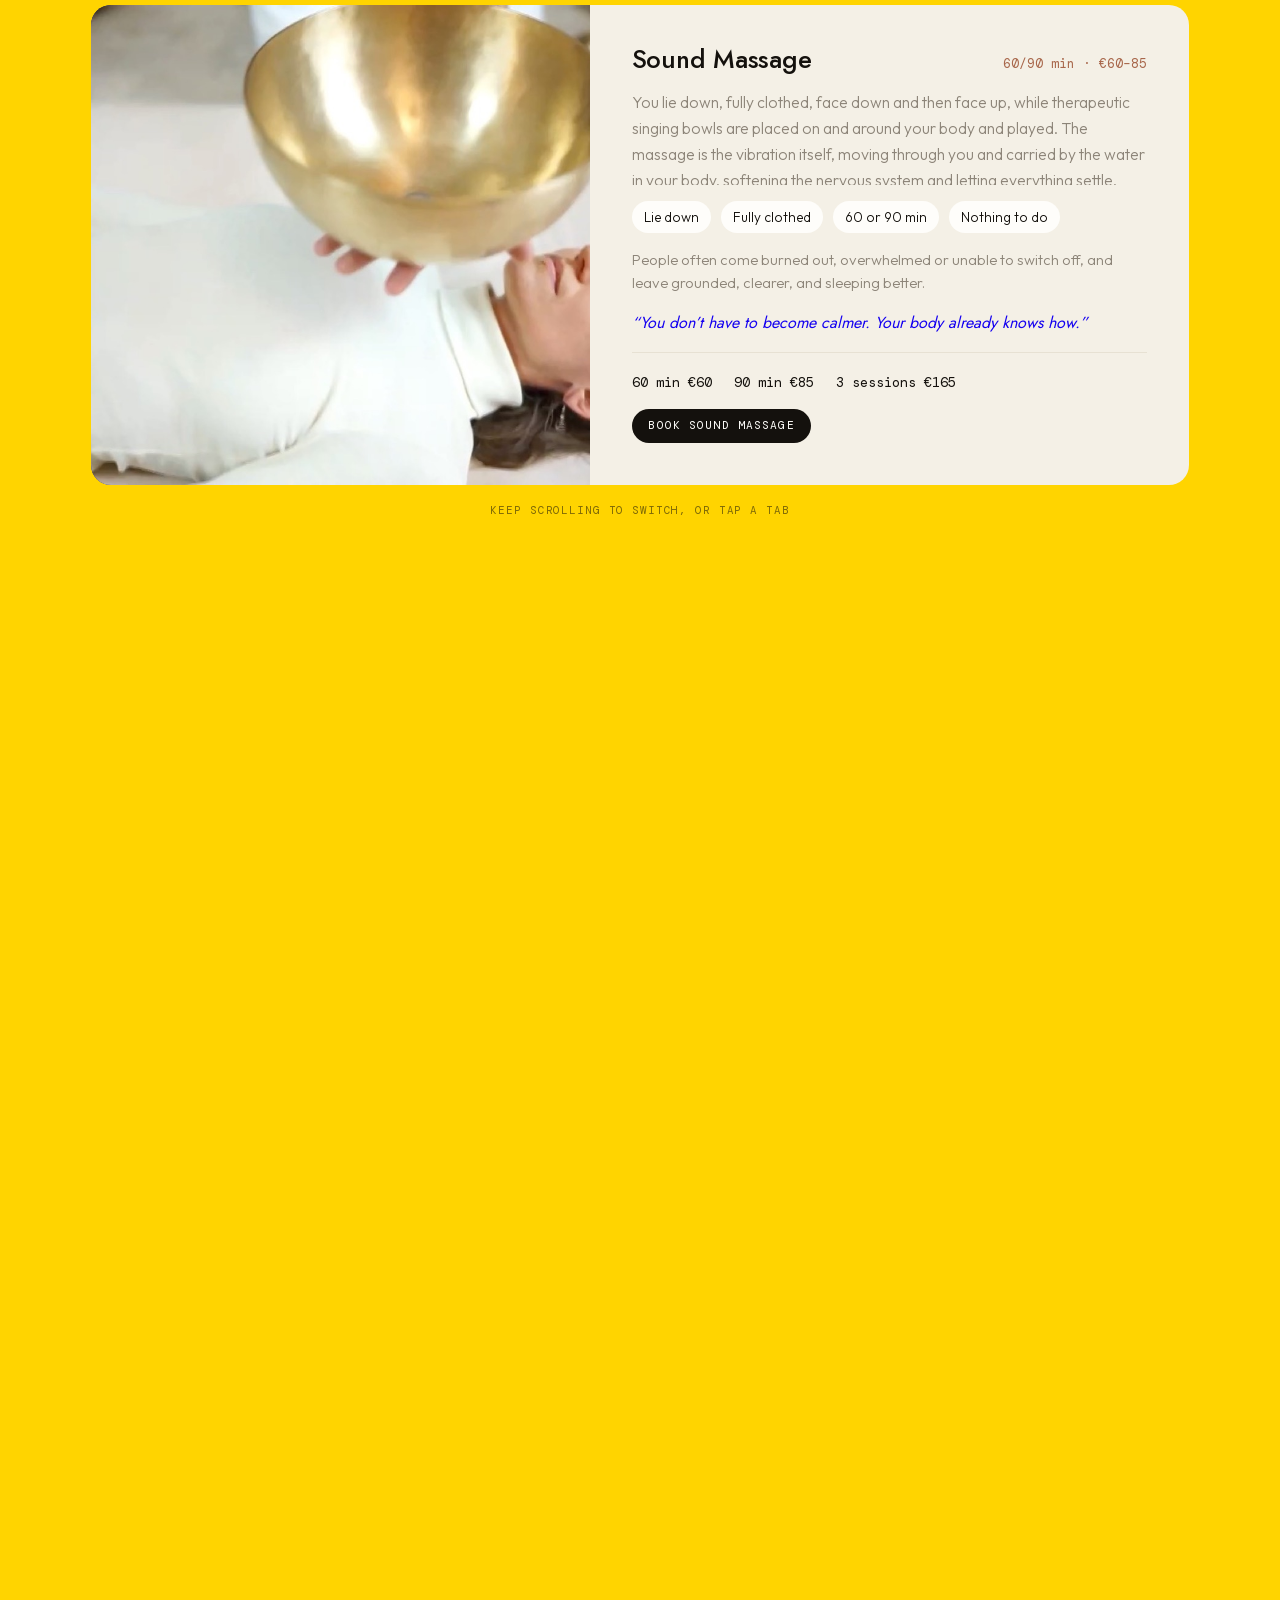
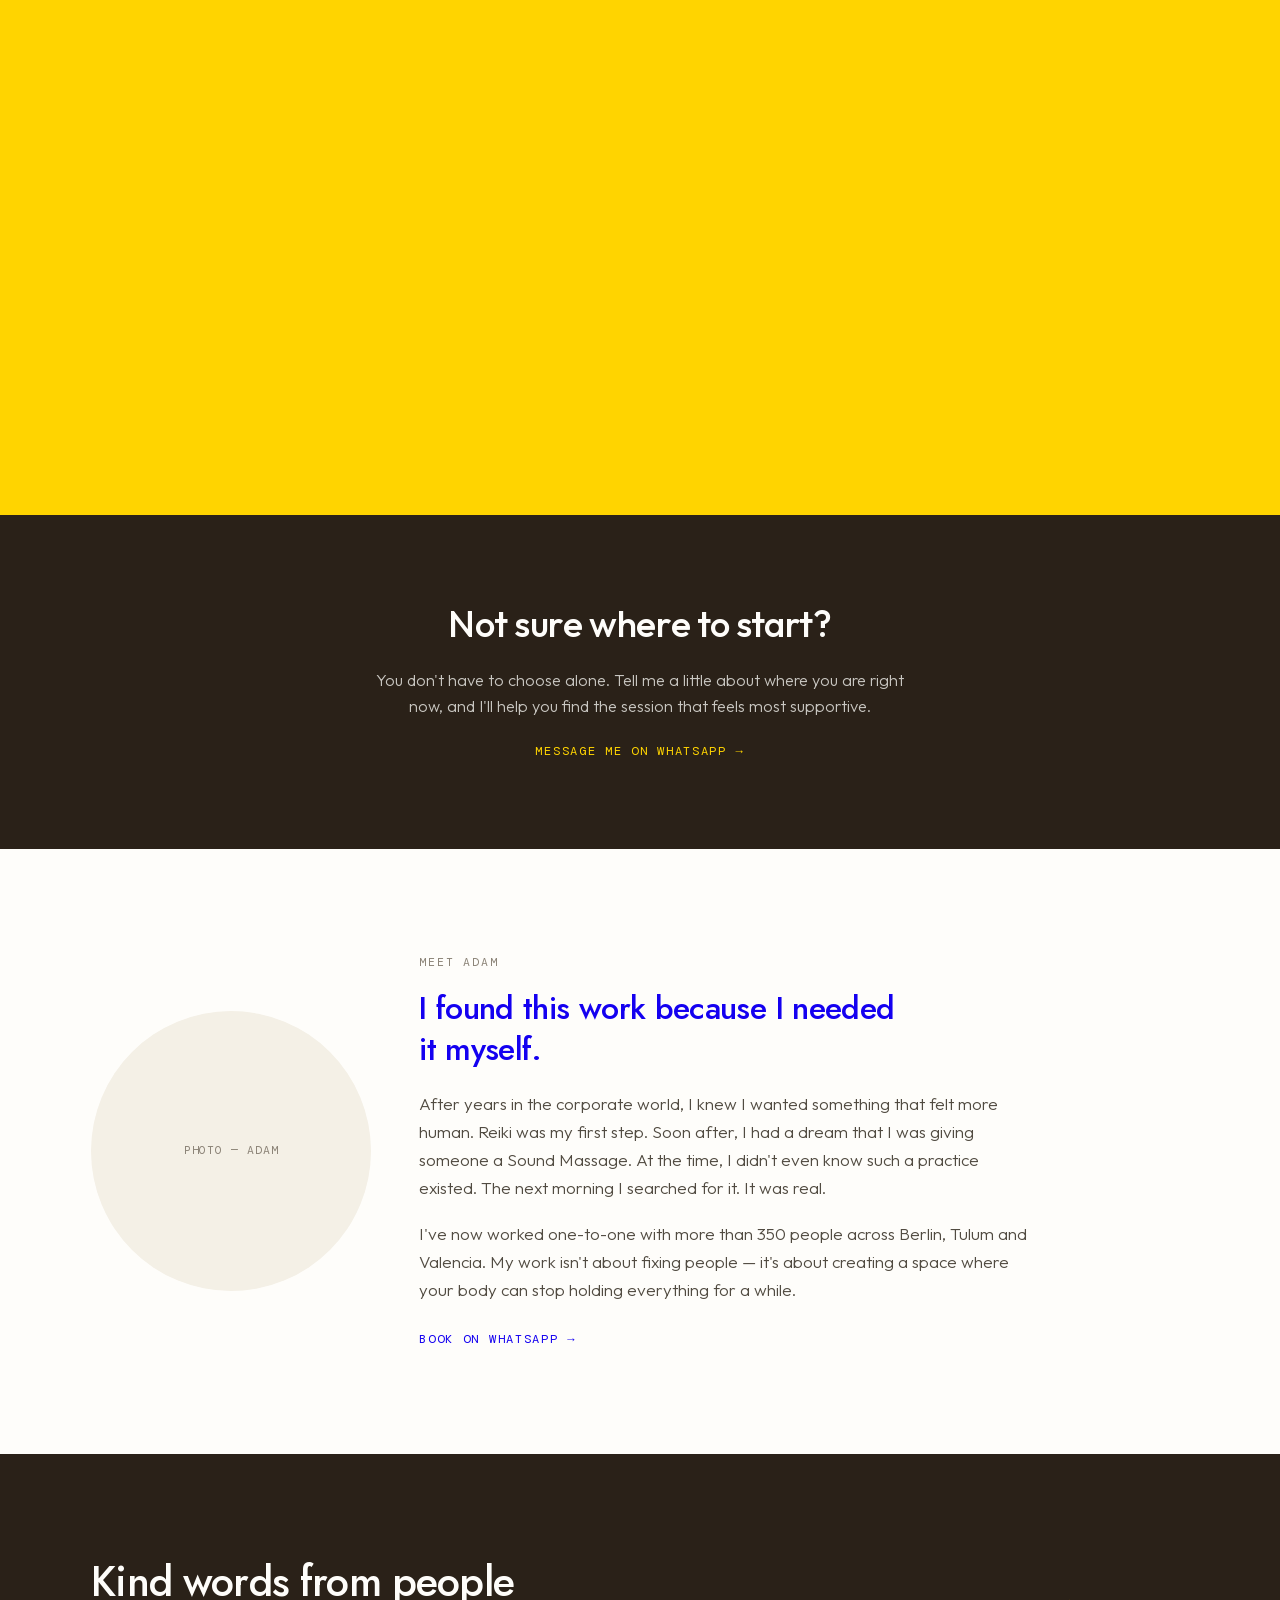
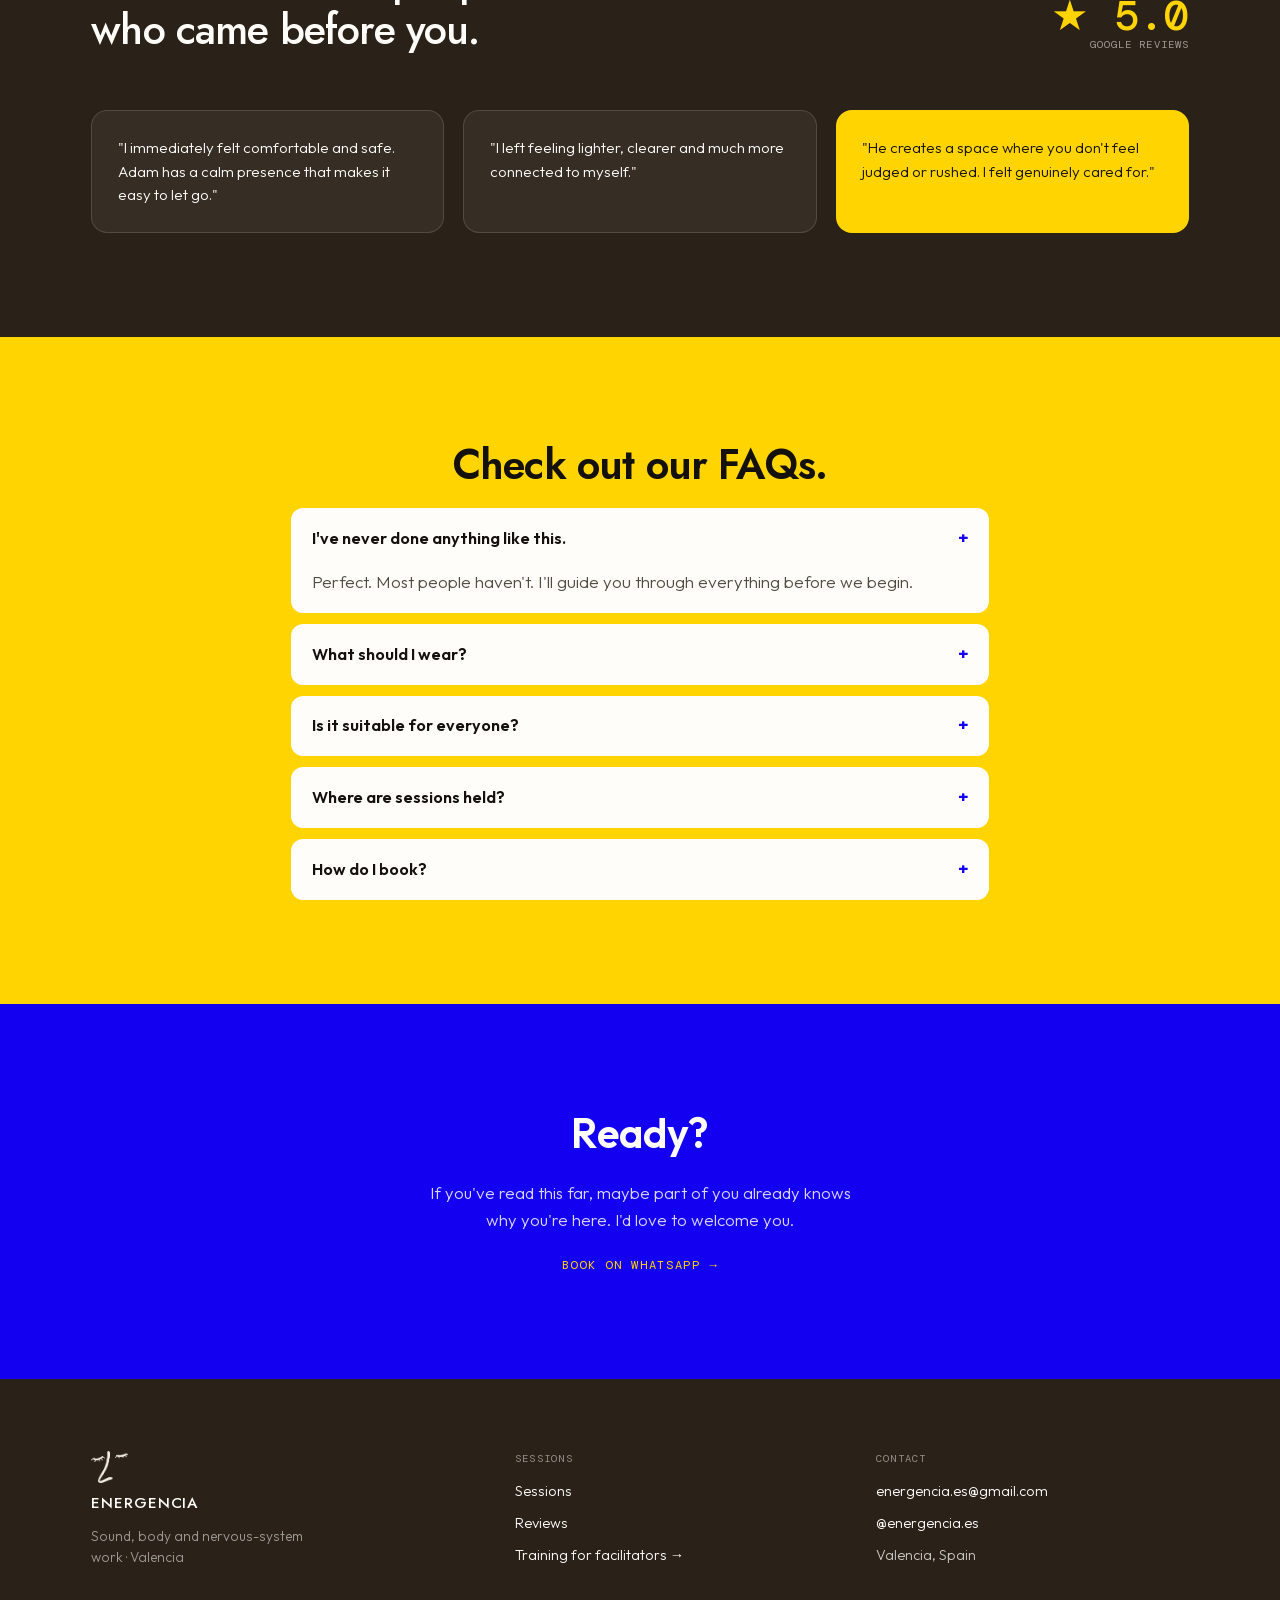
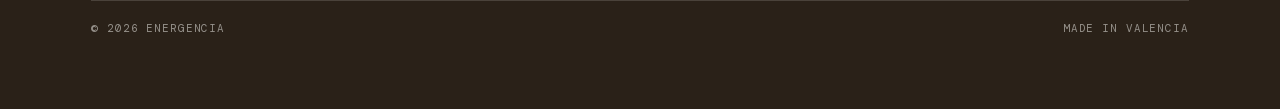
==== commit e1a7a48a: "Treatments page: video hero, fix pinned quote, fix sessions switcher Three fixes from live feedback " ====
--- a/treatments/index.html
+++ b/treatments/index.html
@@ -46,7 +46,7 @@
     .tp-hero { position: relative; background: var(--espresso); color: var(--white); height: 100svh;
       display: flex; overflow: hidden; }
     .tp-hero-photo { position: absolute; inset: 0; opacity: 0.94; }
-    .tp-hero-photo img { width: 100%; height: 100%; object-fit: cover; display: block; }
+    .tp-hero-photo video { width: 100%; height: 100%; object-fit: cover; display: block; }
     .tp-hero-scrim { position: absolute; inset: 0;
       background: linear-gradient(180deg, rgba(20,15,10,.55) 0%, rgba(20,15,10,.08) 22%, rgba(20,15,10,.1) 55%, rgba(20,15,10,.88) 100%); }
     .tp-hero h1 { position: absolute; left: clamp(1.25rem, 4vw, 3.5rem); right: clamp(1.25rem, 4vw, 3.5rem);
@@ -76,14 +76,13 @@
     .tp-philosophy h2 { font-weight: 700; font-size: clamp(2rem, 4.6vw, 2.8rem); line-height: 1.05; }
     .tp-philosophy p { margin: 0; font-size: clamp(1.1rem, 2vw, 1.35rem); line-height: 1.5; max-width: 44ch; }
 
-    /* ---- Pinned scene: reuses the site's scene-quote (word-light) + photogrid (curtain) mechanics ---- */
+    /* ---- Pinned scene: reuses the site's scene-quote (word-light) mechanic exactly —
+       same pin, same word-by-word opacity reveal, no sliding photo curtain. ---- */
     .tp-scene { position: relative; background: var(--espresso); color: var(--white); overflow: hidden; }
     .tp-scene .pinwrap-inner { align-items: center; justify-content: center; padding: 0 clamp(1.25rem, 4vw, 4rem); }
     .tp-scene p[data-scene-words] { position: relative; z-index: 1; margin: 0; font-family: var(--font-display);
       font-weight: 600; text-transform: uppercase; font-size: clamp(1.9rem, 6vw, 4.4rem); line-height: 1.05;
       letter-spacing: -0.01em; max-width: 18ch; text-align: center; text-wrap: balance; }
-    .tp-scene-curtain { position: absolute; inset: 0; z-index: 5; background: var(--sand); transform: translateY(100%); }
-    .tp-scene-curtain img { width: 100%; height: 100%; object-fit: cover; display: block; }
 
     /* ---- Is this for you ---- */
     .tp-fits { background: var(--white); border-top: var(--border); min-height: 100svh; display: flex; }
@@ -230,10 +229,10 @@
     .tp-placeholder { width: 100%; height: 100%; display: flex; align-items: center; justify-content: center;
       text-align: center; padding: 1rem; background: var(--sand); color: var(--grey); font-family: var(--font-mono);
       font-size: 0.72rem; letter-spacing: 0.08em; text-transform: uppercase; }
-    .tp-scene-curtain .tp-placeholder { background: var(--sand); }
-
-    /* Reuse the site's pin mechanics: .pinwrap / .pinwrap-inner (from tokens/main site pattern) */
-    .pinwrap { position: relative; isolation: isolate; height: 280svh; }
+
+    /* Reuse the site's pin mechanics: .pinwrap / .pinwrap-inner (from tokens/main site pattern).
+       Height matches the training page's own scene-quote pin exactly (260svh). */
+    .pinwrap { position: relative; isolation: isolate; height: 260svh; }
     .pinwrap-inner { position: sticky; top: 0; height: 100svh; overflow: hidden; display: flex; flex-direction: column; }
   </style>
 </head>
@@ -255,7 +254,10 @@
 
   <!-- Hero -->
   <section id="top" class="tp-hero">
-    <div class="tp-hero-photo"><img src="../assets/photos/treatments-hero.jpg" alt="A sound massage session, Tibetan bowls placed on and around the body" loading="eager"></div>
+    <div class="tp-hero-photo">
+      <video src="../assets/photos/treatments-hero.mov" poster="../assets/photos/treatments-hero-poster.jpg"
+        autoplay muted loop playsinline aria-hidden="true"></video>
+    </div>
     <div class="tp-hero-scrim"></div>
     <h1>Come back<br>to <span class="yellow">yourself.</span></h1>
     <p>One-to-one sessions in Valencia for people who've spent too long surviving instead of living. Sound Massage, Reiki and Kundalini Activation.</p>
@@ -273,13 +275,10 @@
     </div>
   </section>
 
-  <!-- Pinned scene -->
+  <!-- Pinned scene: pure word-lighting, same mechanic as the training page's scene-quote -->
   <div class="pinwrap tp-scene" data-pinwrap="true">
     <div class="pinwrap-inner">
       <p data-scene-words="true">A place to slow down, breathe and reconnect with yourself.</p>
-      <div class="tp-scene-curtain" data-photogrid="true" data-curtain-start="0.65">
-        <div class="tp-placeholder">Photo — the studio, wide shot</div>
-      </div>
     </div>
   </div>
 
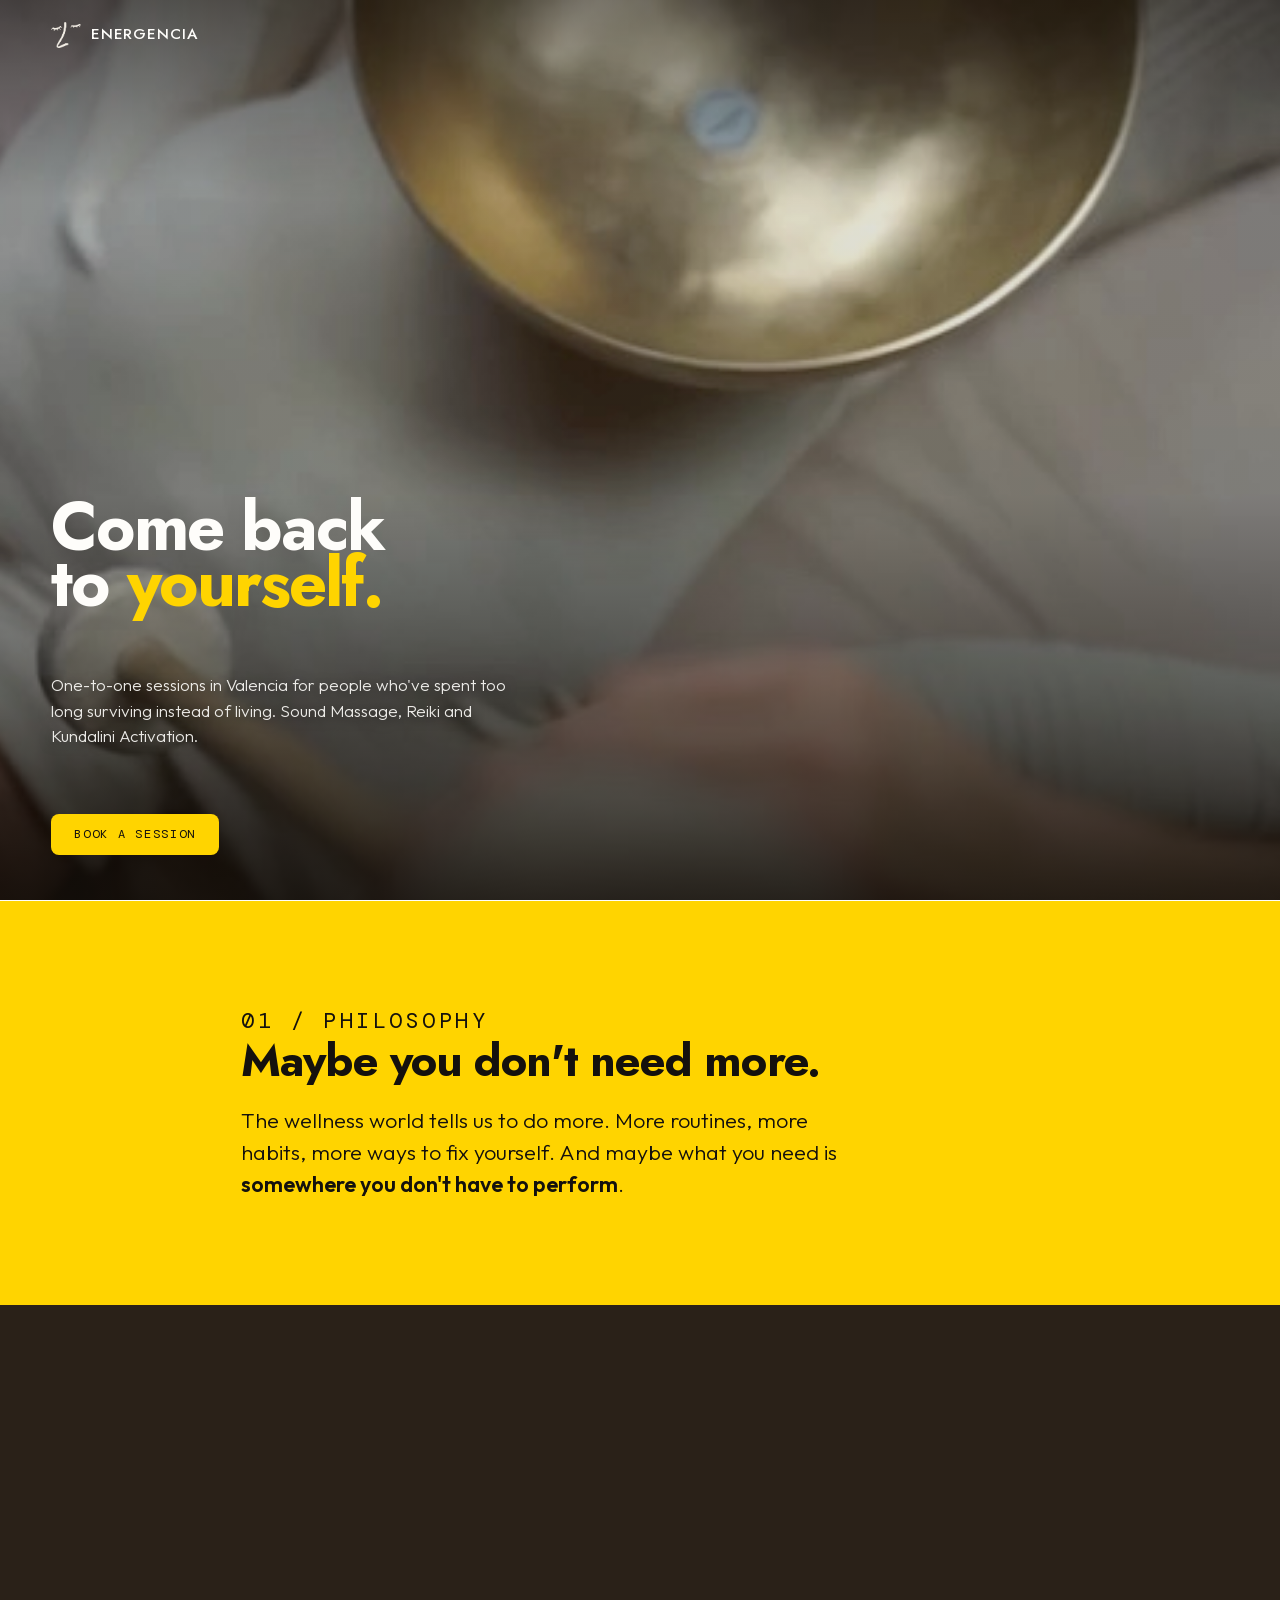
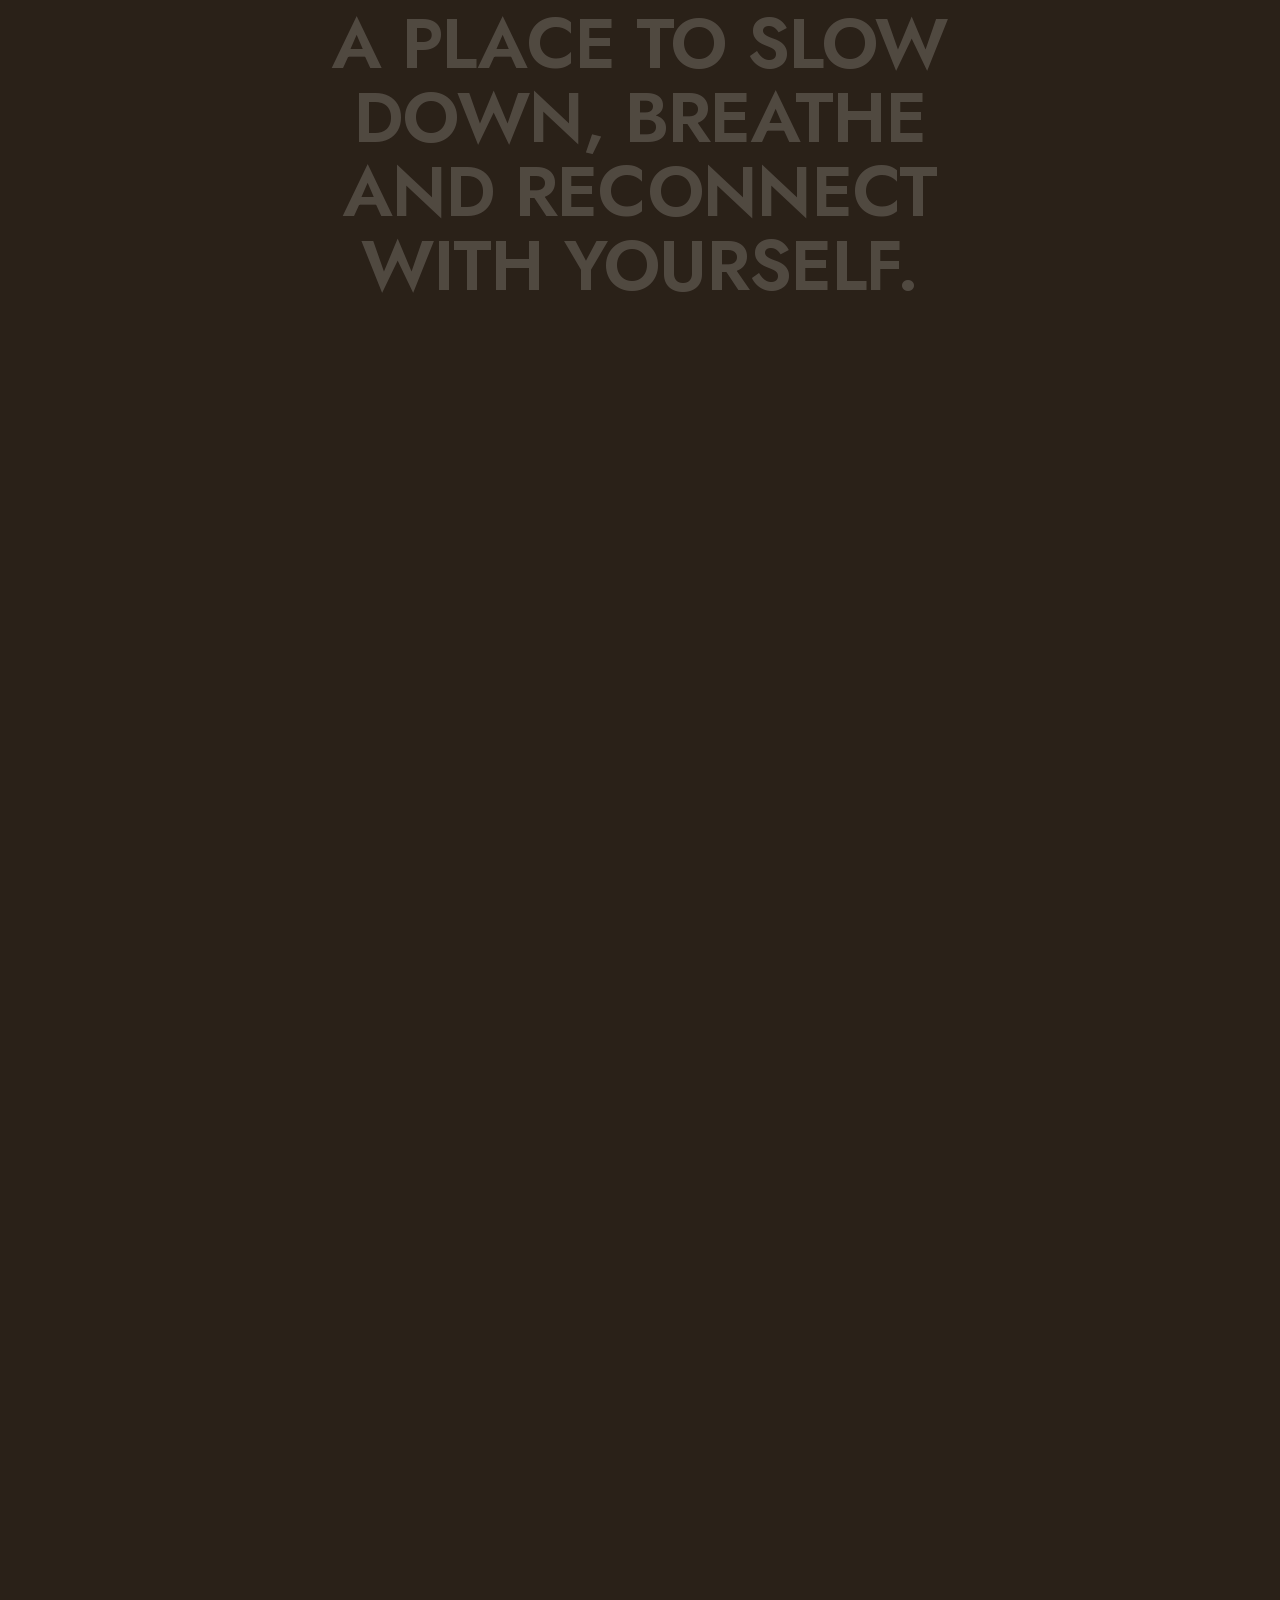
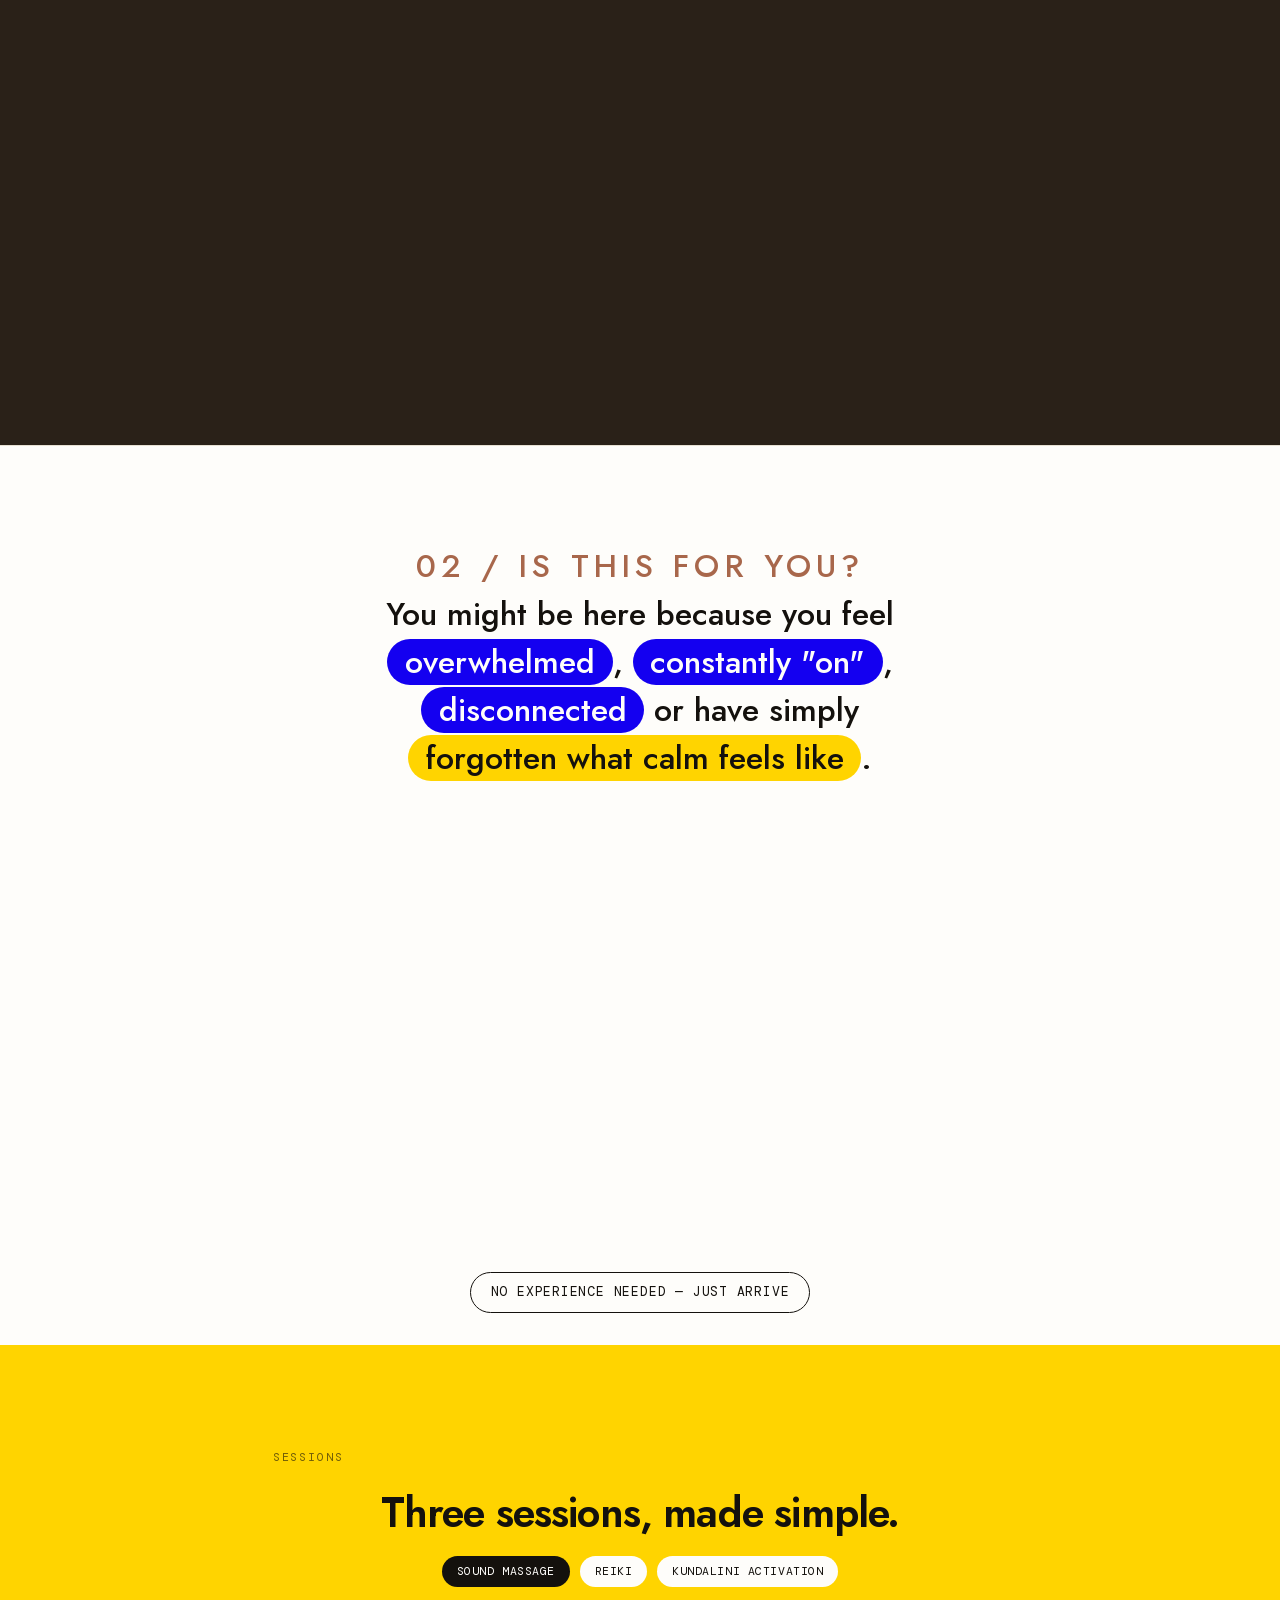
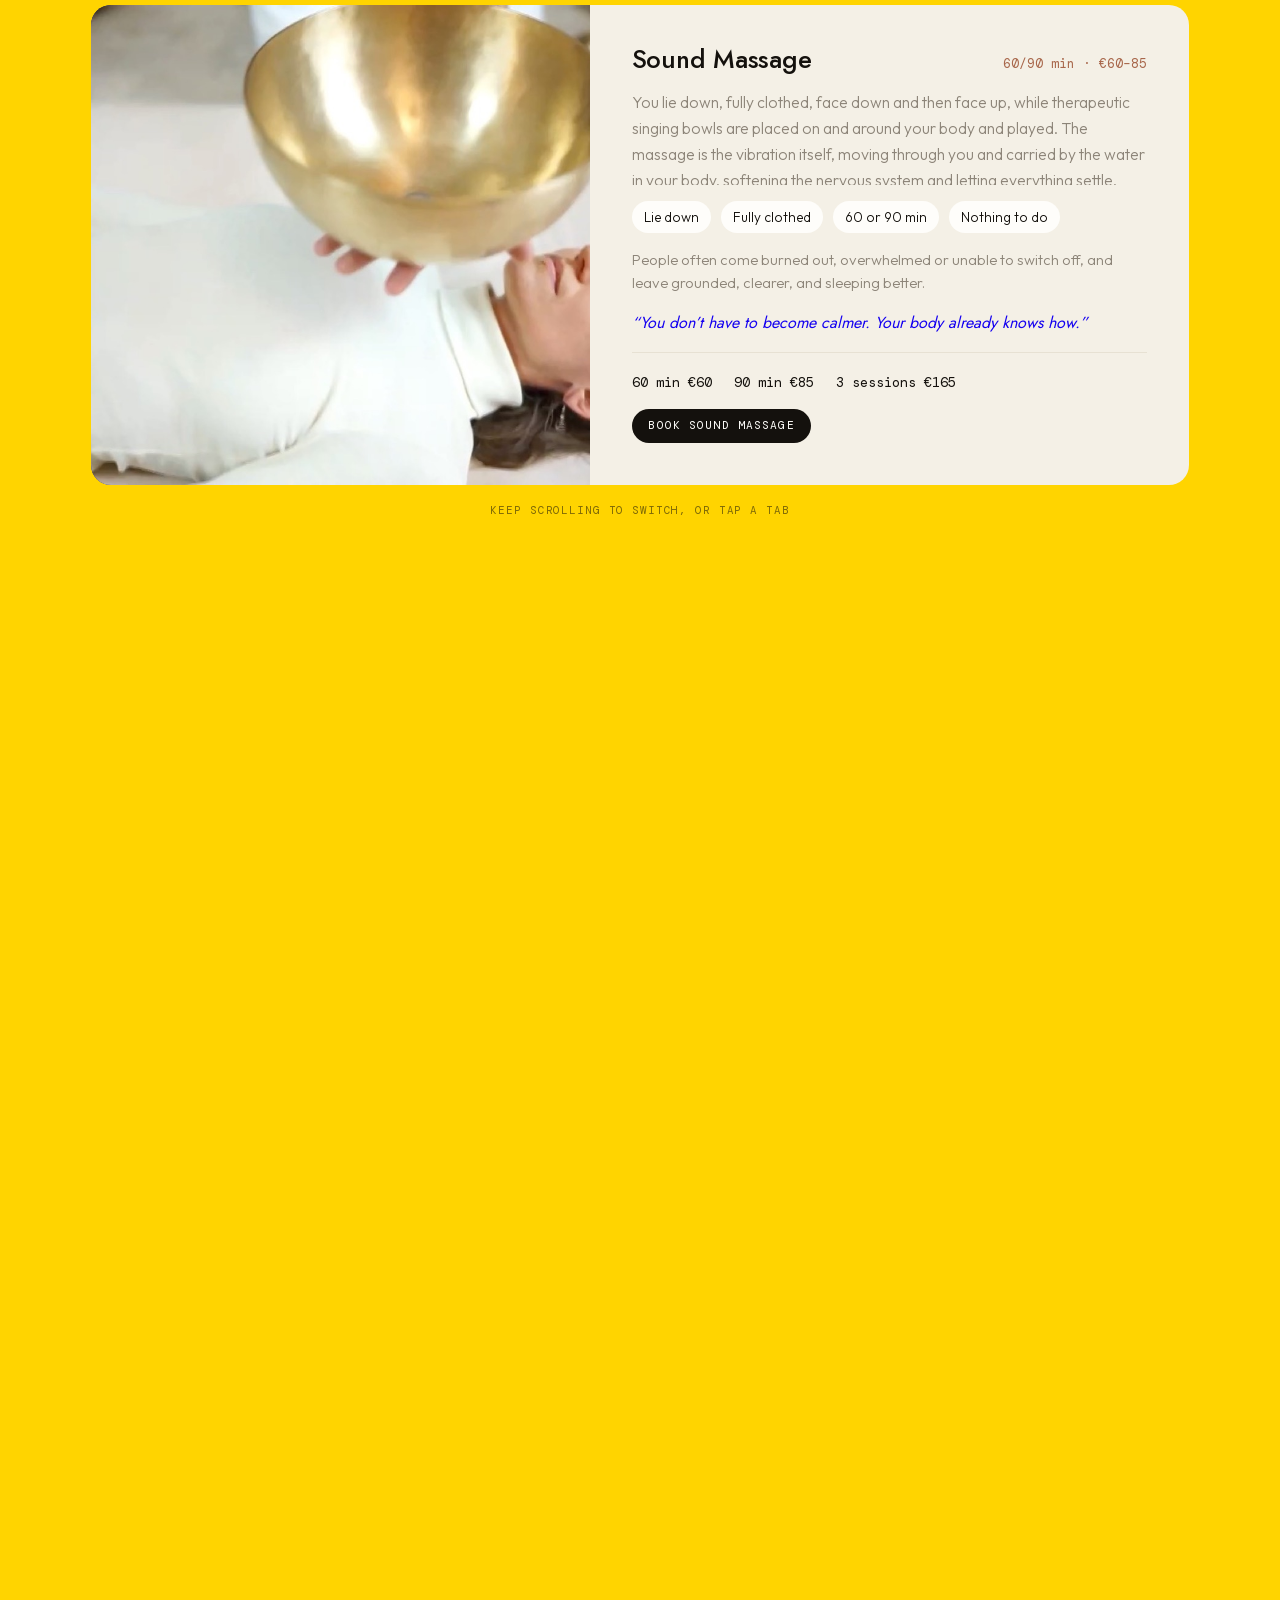
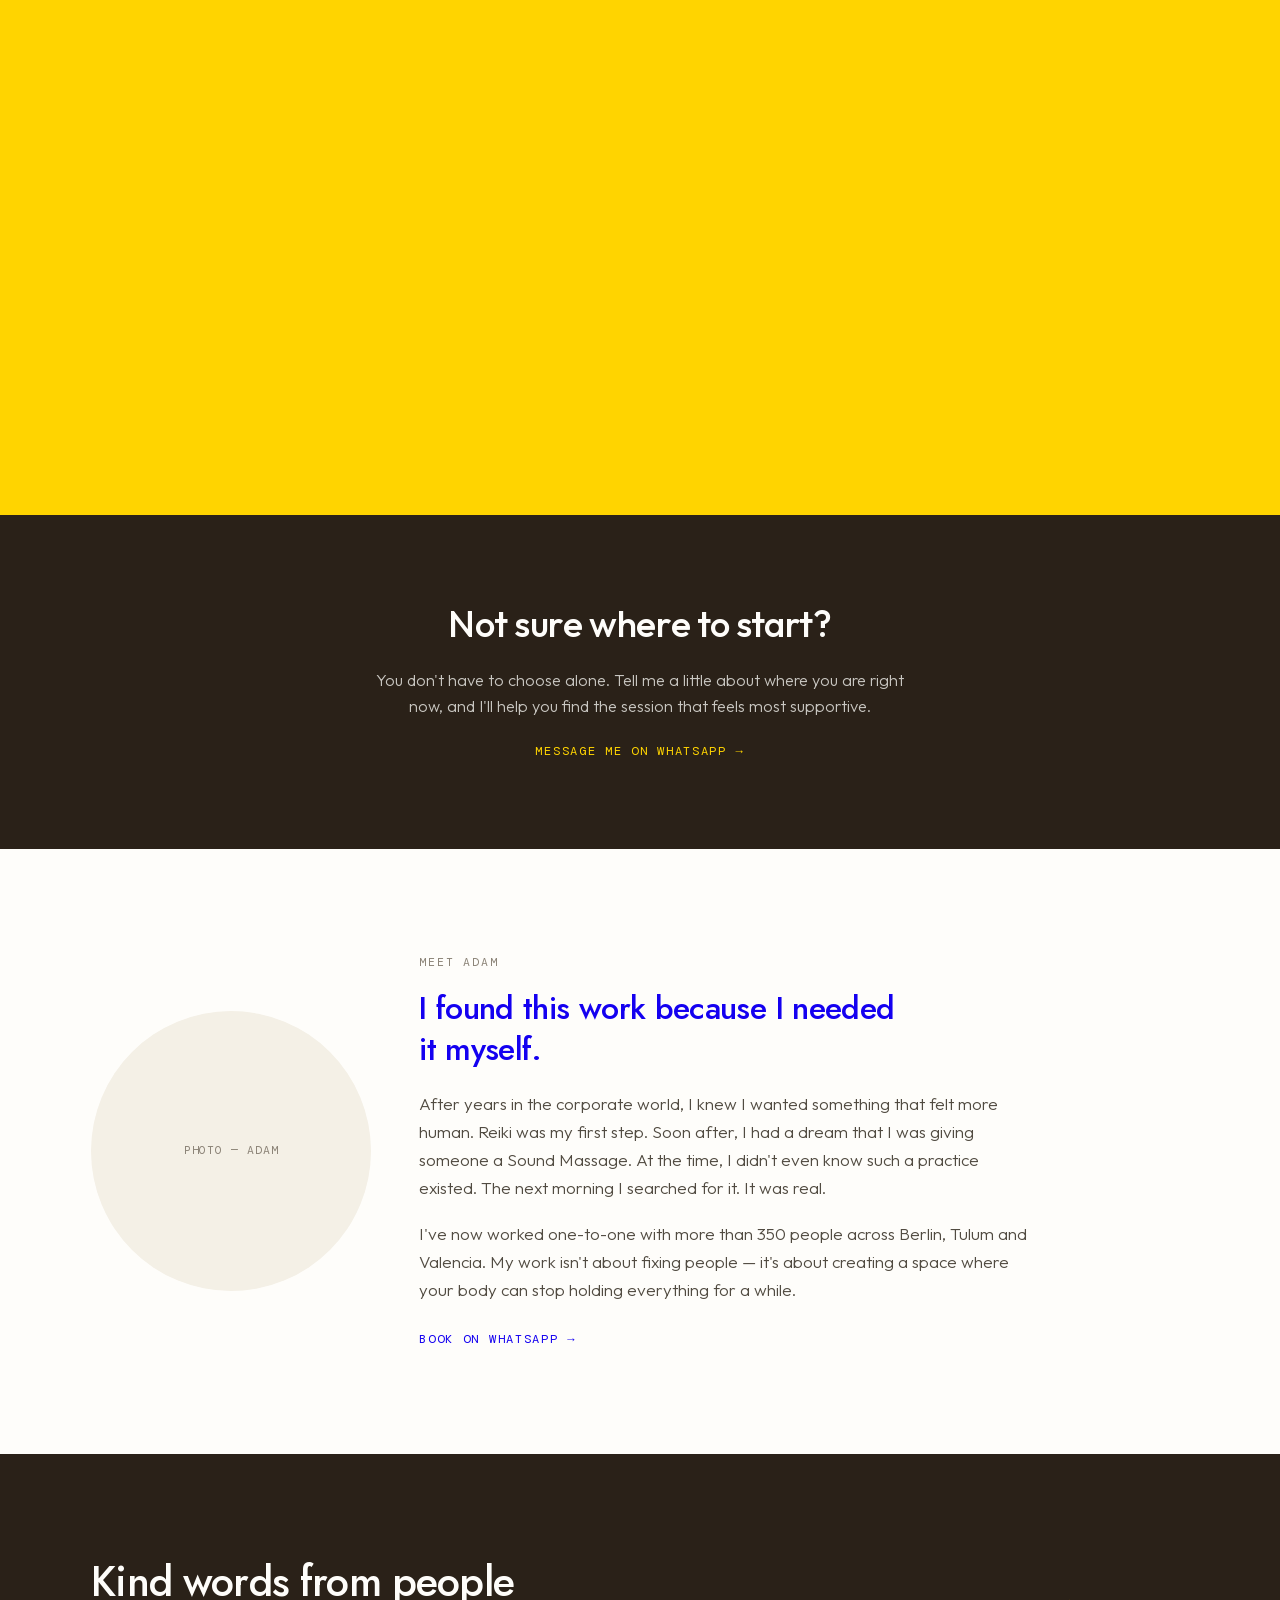
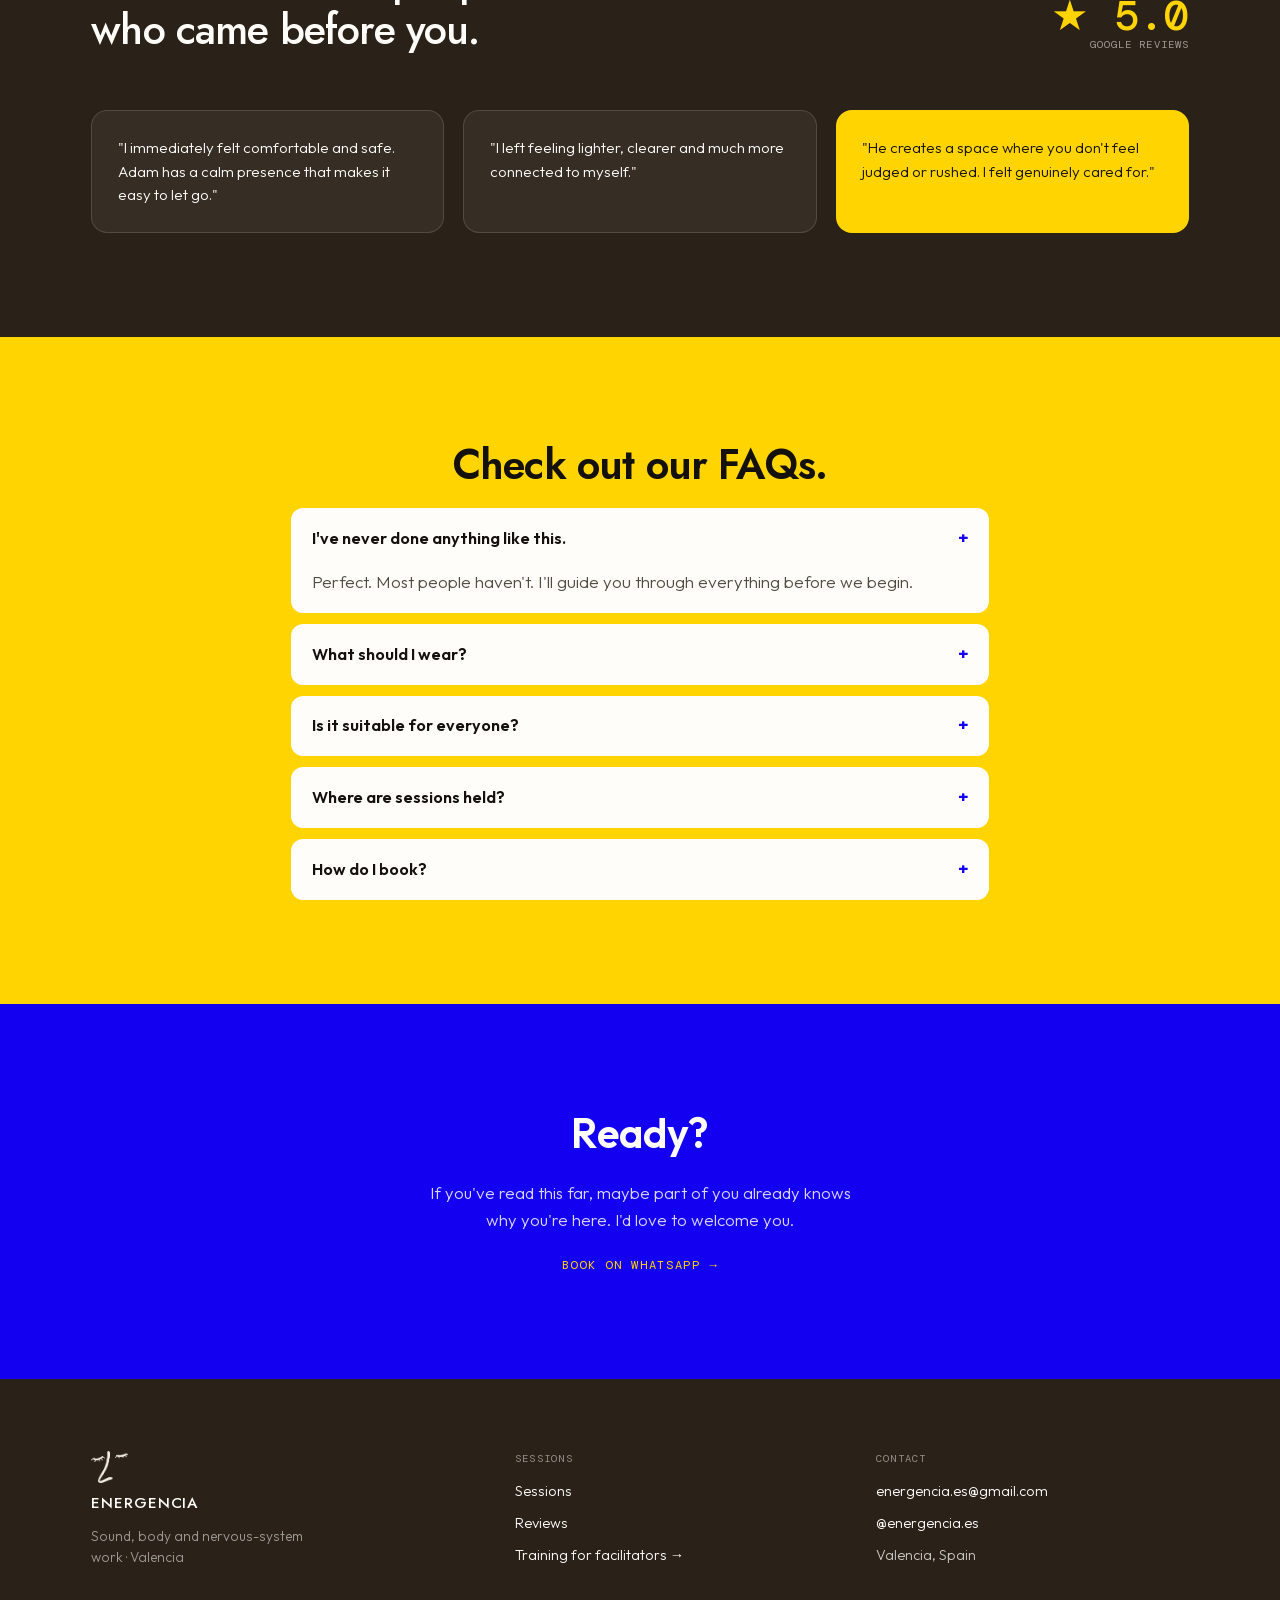
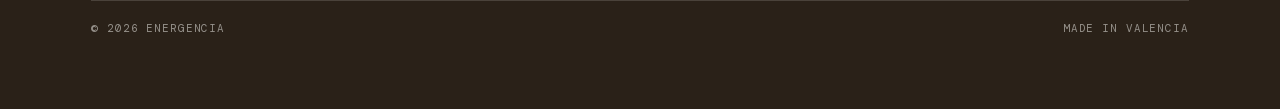
==== commit 9d0da554: "Fix pinned quote not locking: remove ancestor overflow on sticky elements The word-lighting worked c" ====
--- a/treatments/index.html
+++ b/treatments/index.html
@@ -17,7 +17,12 @@
     html { scroll-behavior: smooth; }
     @media (prefers-reduced-motion: reduce) { html { scroll-behavior: auto; } }
     ::selection { background: var(--yellow); color: var(--ink); }
-    body { overflow-x: clip; }
+    /* No overflow-x on body: it forces overflow-y non-visible too, which
+       breaks position:sticky for every sticky descendant on the page
+       (the pinned quote, the sessions-switcher card) — same reason
+       .tp-scene doesn't set overflow:hidden either. The training page
+       relies on structural fixes rather than a body-level clip, and
+       actual horizontal overflow here is already verified absent. */
 
     /* ---- Header (transparent-over-photo, matches the site's is-scrolled pattern) ---- */
     .site-header { position: fixed; top: 0; left: 0; right: 0; z-index: 50; background: transparent;
@@ -78,7 +83,12 @@
 
     /* ---- Pinned scene: reuses the site's scene-quote (word-light) mechanic exactly —
        same pin, same word-by-word opacity reveal, no sliding photo curtain. ---- */
-    .tp-scene { position: relative; background: var(--espresso); color: var(--white); overflow: hidden; }
+    /* No overflow:hidden here — it was only ever needed to clip the photo
+       curtain that has since been removed, and an overflow value other than
+       visible on a sticky element's ancestor is a well-known way to break
+       position:sticky (especially on Safari/iOS). The training page's
+       equivalent .pinwrap never sets it, for the same reason. */
+    .tp-scene { position: relative; background: var(--espresso); color: var(--white); }
     .tp-scene .pinwrap-inner { align-items: center; justify-content: center; padding: 0 clamp(1.25rem, 4vw, 4rem); }
     .tp-scene p[data-scene-words] { position: relative; z-index: 1; margin: 0; font-family: var(--font-display);
       font-weight: 600; text-transform: uppercase; font-size: clamp(1.9rem, 6vw, 4.4rem); line-height: 1.05;
